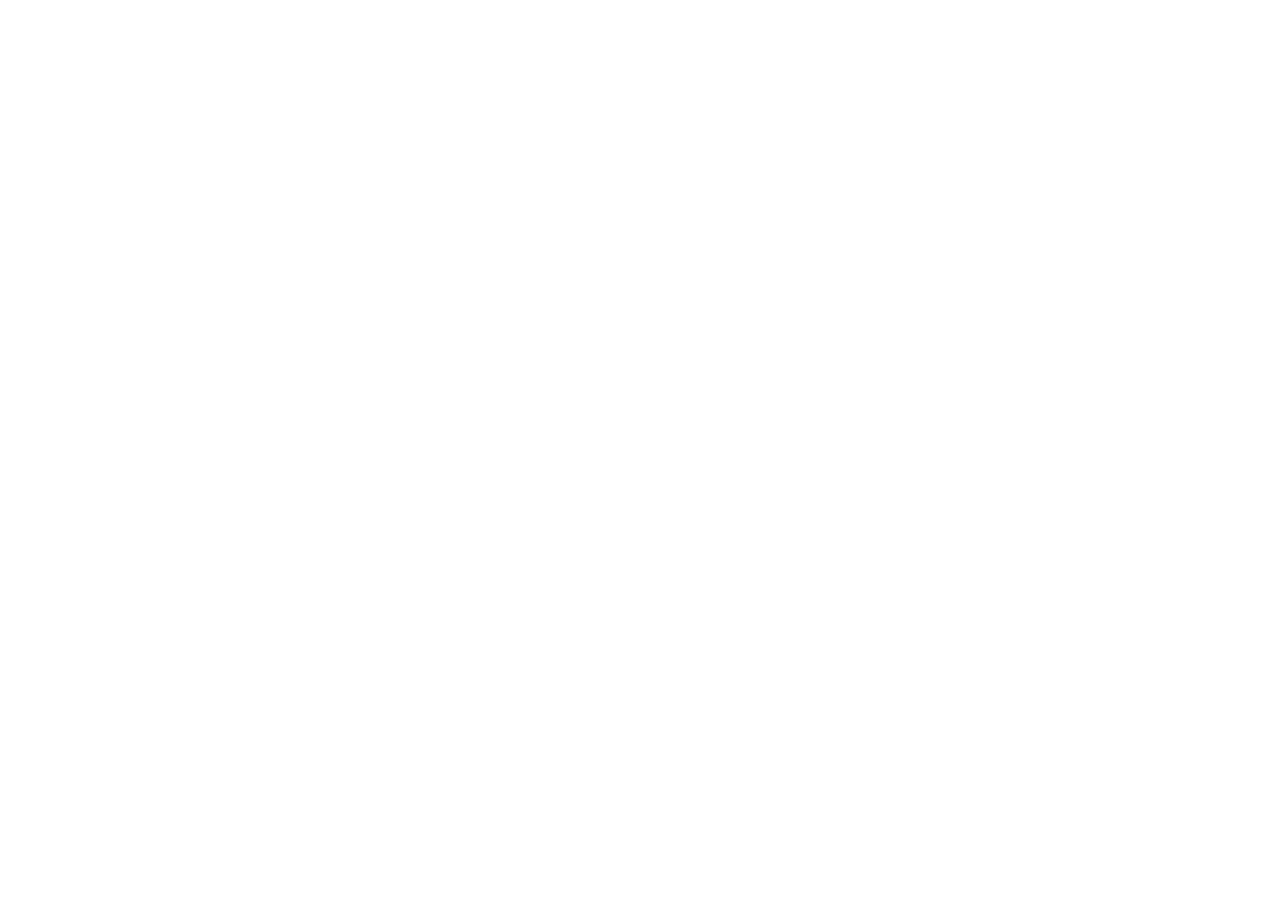
==== index.html @ 7321581c "сщздана базовая структура и файлы" ====
<!DOCTYPE html>
<html lang="ru">
<head>
	<meta charset="UTF-8">
	<meta http-equiv="X-UA-Compatible" content="IE=edge">
	<meta name="viewport" content="width=device-width, initial-scale=1.0">
	<title>Мебельная коллекция</title>
</head>
<body>
	
</body>
</html>
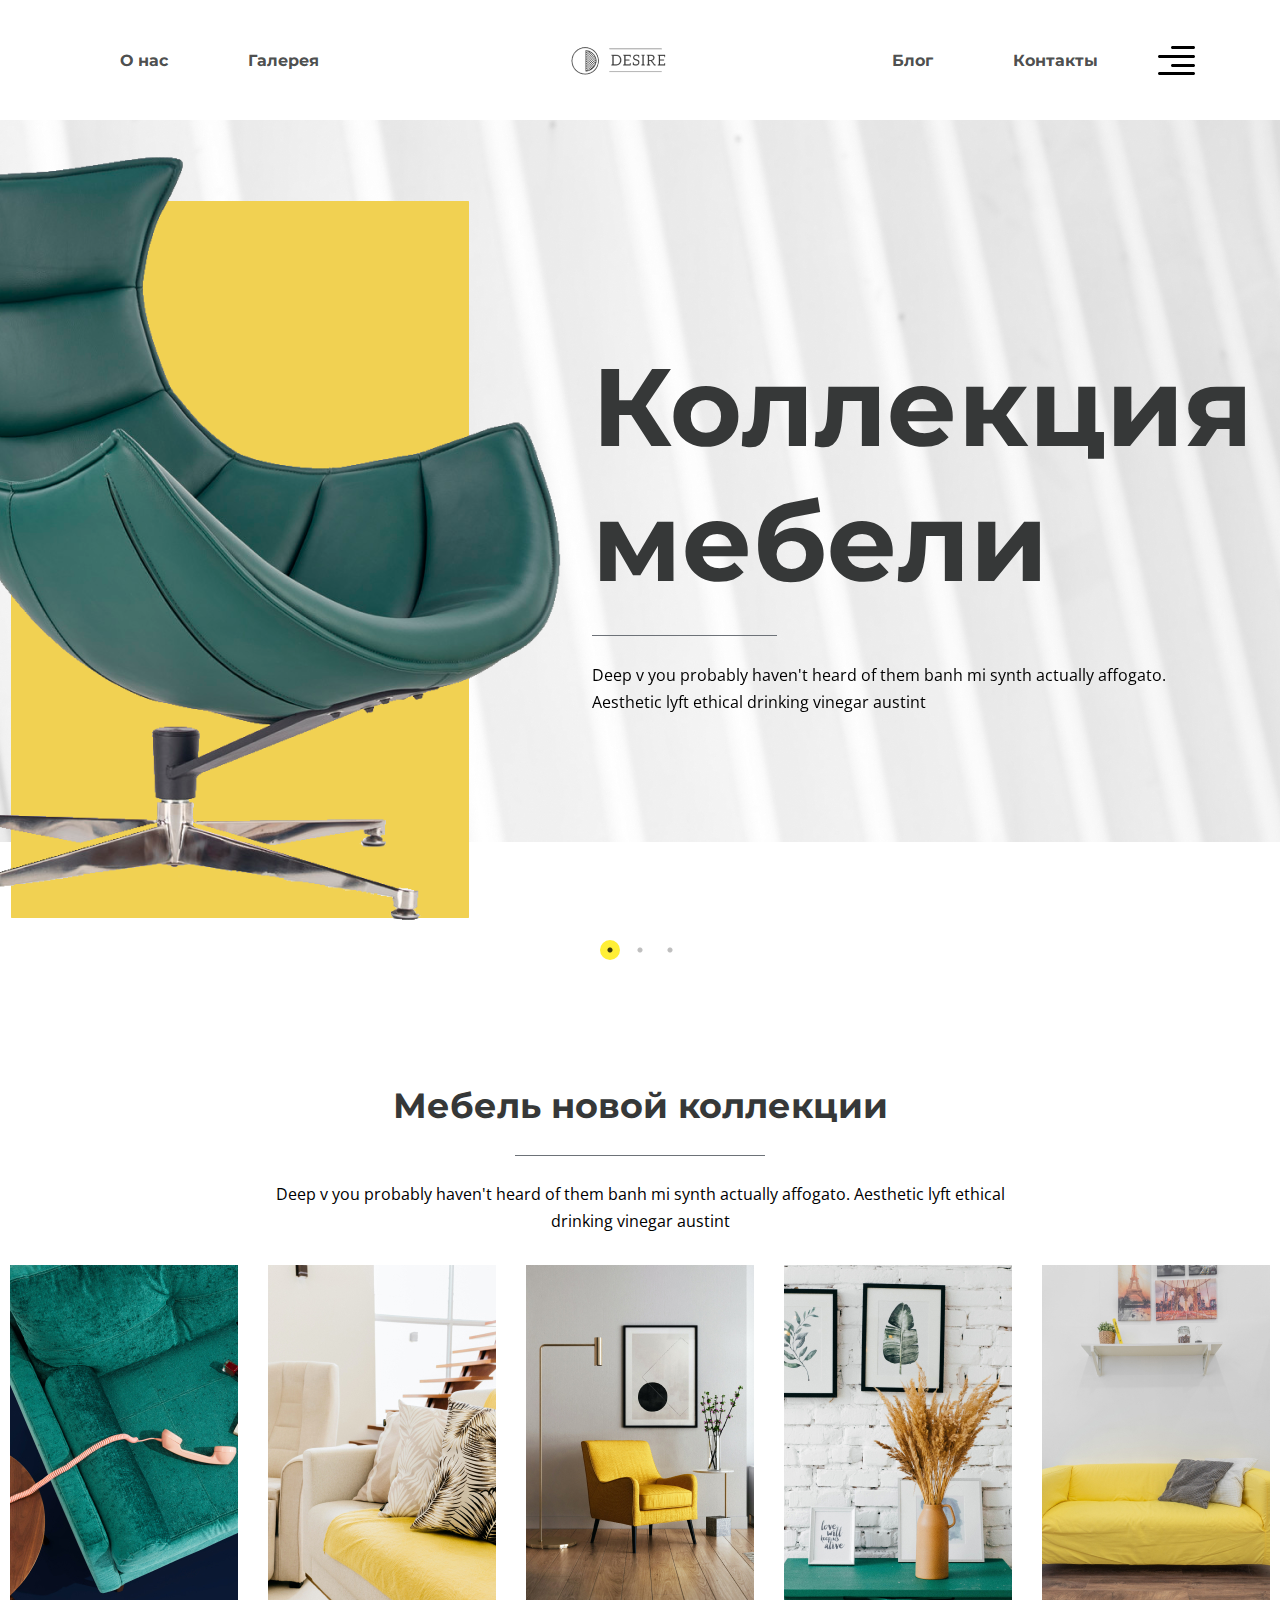
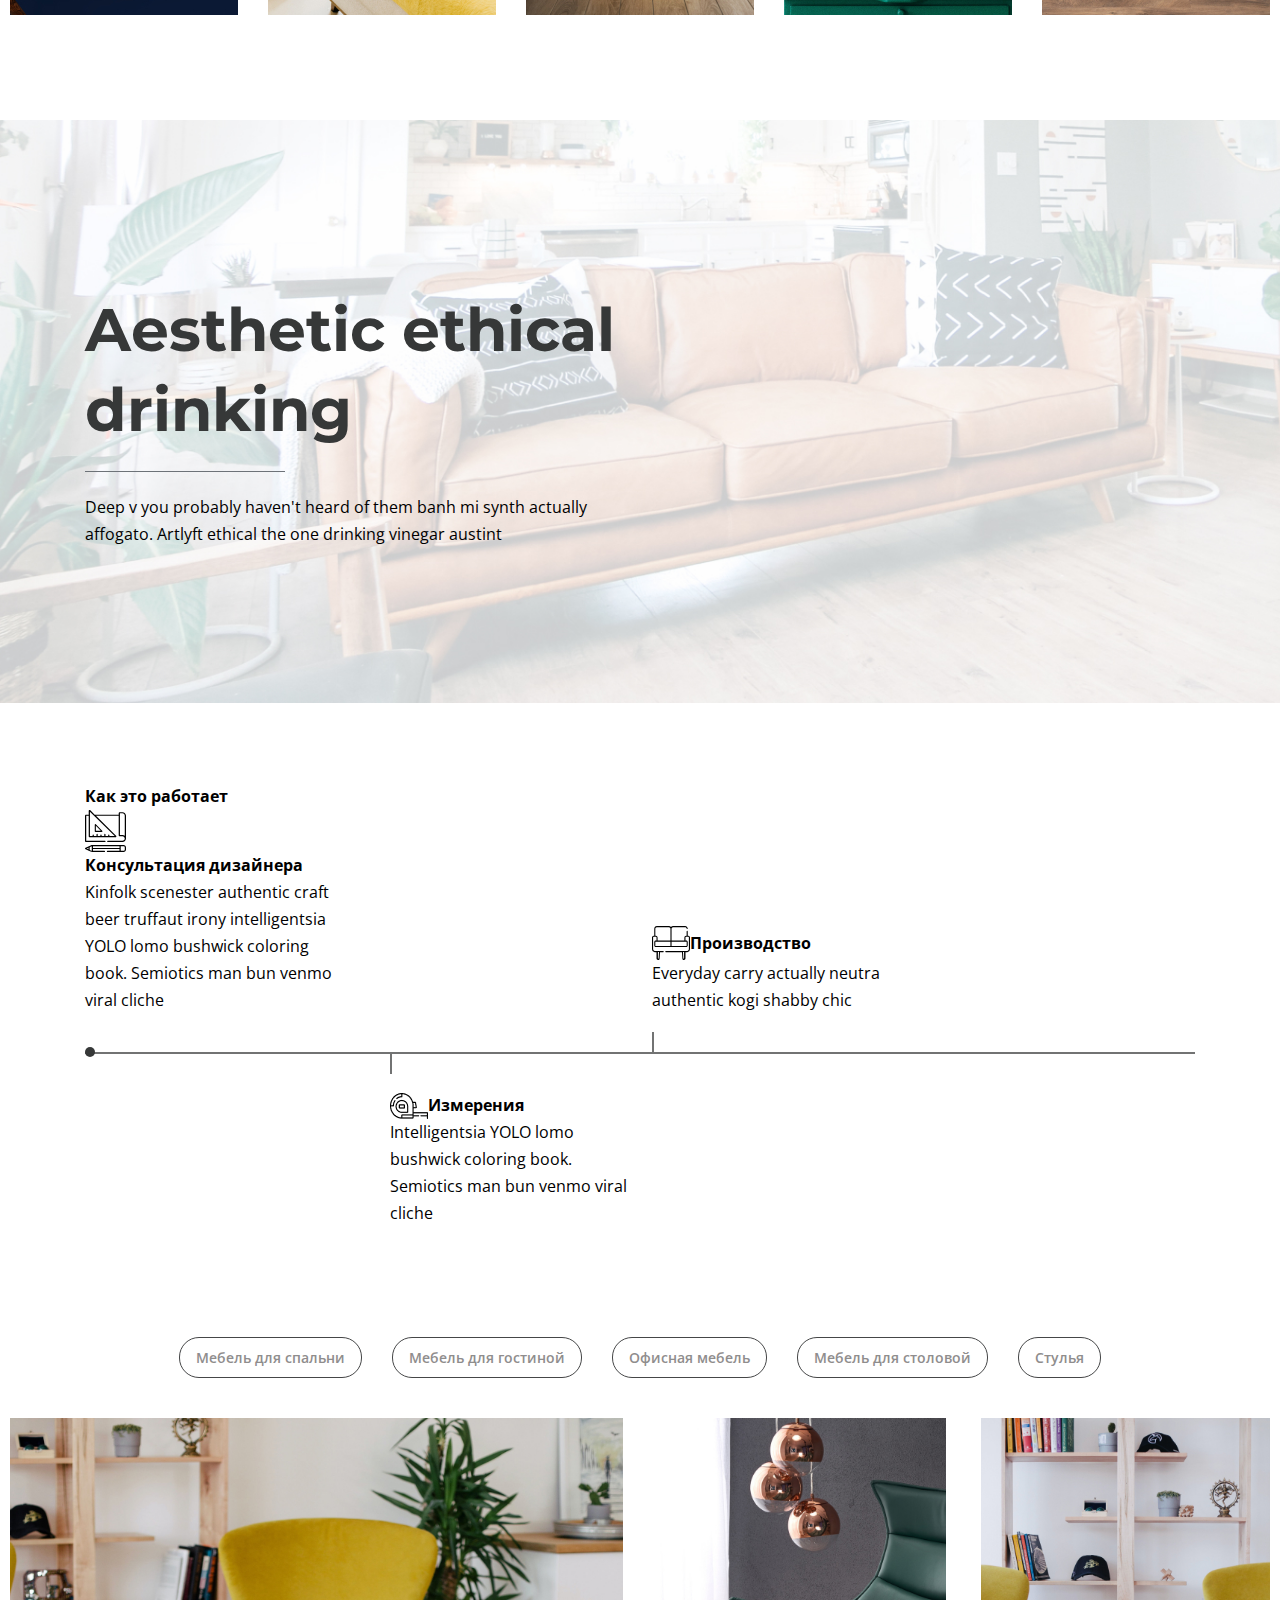
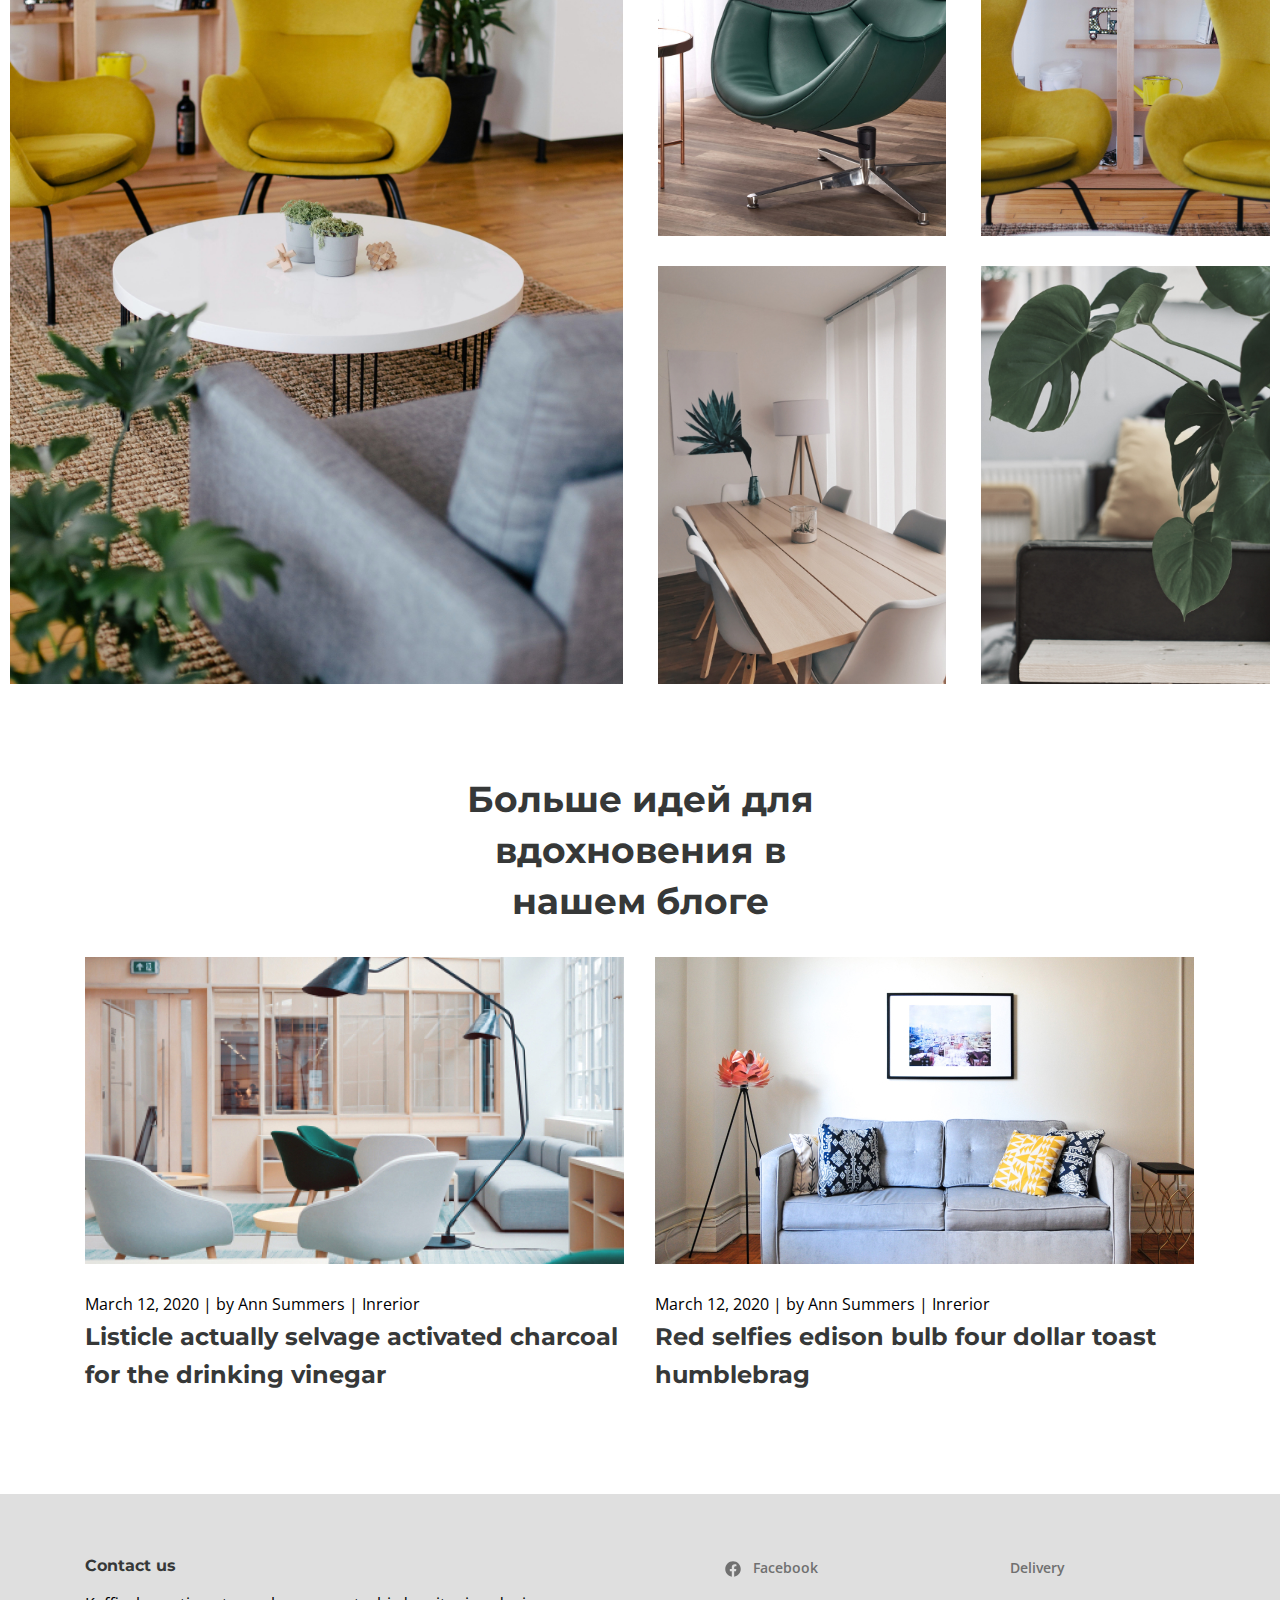
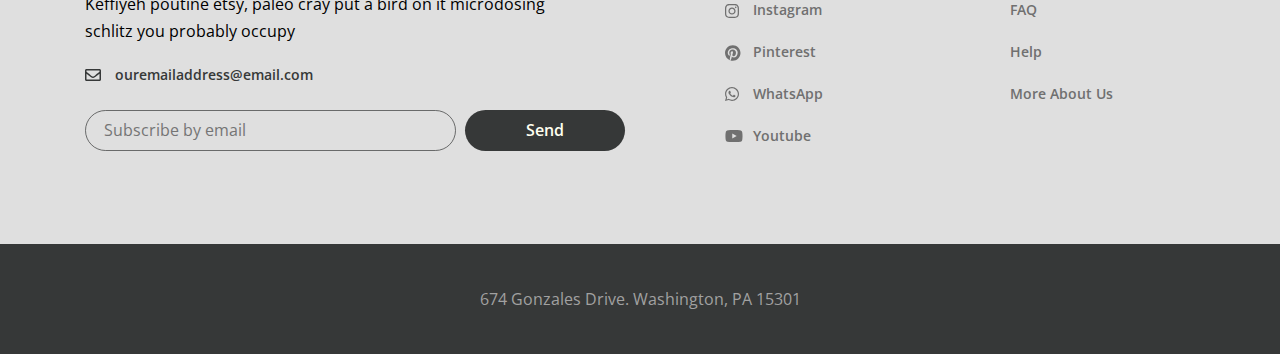
==== commit fe0b3ad5: "создана главная страница сайта без адаптива" ====
--- a/index.html
+++ b/index.html
@@ -1,12 +1,398 @@
 <!DOCTYPE html>
 <html lang="ru">
+
 <head>
 	<meta charset="UTF-8">
 	<meta http-equiv="X-UA-Compatible" content="IE=edge">
 	<meta name="viewport" content="width=device-width, initial-scale=1.0">
 	<title>Мебельная коллекция</title>
+	<link rel="preconnect" href="https://fonts.gstatic.com">
+	<link href="https://fonts.googleapis.com/css2?family=Montserrat:wght@700&family=Open+Sans&display=swap"
+		rel="stylesheet">
+	<link rel="stylesheet" href="css/style.css">
+	<link rel="stylesheet" href="libs/slick/slick.css">
+	<link rel="stylesheet" href="libs/slick/slick-theme.css">
 </head>
+
 <body>
-	
+	<div class="wrapper">
+		<!-- Шапка сайта -->
+		<header class="header">
+			<div class="container">
+				<div class="header__inner">
+					<nav class="menu">
+						<ul class="menu__list">
+							<li class="menu__list-item">
+								<a class="menu__list-link" href="#">О нас</a>
+							</li>
+							<li class="menu__list-item">
+								<a class="menu__list-link" href="#">Галерея</a>
+							</li>
+						</ul>
+					</nav>
+					<a class="logo" href="#">
+						<img src="images/logo.png" alt="">
+					</a>
+					<nav class="menu">
+						<ul class="menu__list">
+							<li class="menu__list-item">
+								<a class="menu__list-link" href="#">Блог</a>
+							</li>
+							<li class="menu__list-item">
+								<a class="menu__list-link" href="#">Контакты</a>
+							</li>
+						</ul>
+					</nav>
+					<button class="header__btn">
+						<img src="images/icon_menu.svg" alt="icon menu">
+					</button>
+					<div class="rightside-menu rightside-menu--close">
+						<!-- Боковое меню через бургер -->
+						<button class="rightside-menu__close">
+							<!-- Закрытие меню значок -->
+							<img src="images/close.svg" alt="">
+						</button>
+						<div class="rightside-menu__content">
+							<a class="rightside-menu__logo" href="#">
+								<img src="images/logo-big.png" alt="logo">
+							</a>
+							<h4 class="rightside-menu__title">
+								Мебель для жизни
+							</h4>
+							<p class="rightside-menu__text">
+								Sustainable hot chicken skateboard, dreamcatcher meggings actually squid. Slow-carb everyday
+								carry +1 art party
+								microdosing, put a bird on it brooklyn
+							</p>
+							<img class="rightside-menu__images" src="images/content/rigtside-img.jpg" alt="images">
+						</div>
+					</div>
+				</div>
+			</div>
+		</header>
+
+		<!-- Главная страница -->
+		<main class="main">
+			<!-- Первая секция -->
+			<section class="top">
+				<div class="top__inner">
+					<div class="top__slider">
+						<div class="top__slider-item">
+							<img class="top__slider-img" src="images/content/slider-img.png" alt="images">
+							<div class="top__slider-info">
+								<h2 class="top__slider-title">
+									Коллекция
+									мебели
+								</h2>
+								<p class="top__slider-text">
+									Deep v you probably haven't heard of them banh mi synth actually affogato. Aesthetic
+									lyft ethical drinking vinegar
+									austint
+								</p>
+							</div>
+						</div>
+						<div class="top__slider-item">
+							<img class="top__slider-img" src="images/content/slider-img.png" alt="images">
+							<div class="top__slider-info">
+								<h2 class="top__slider-title">
+									Коллекция
+									мебели
+								</h2>
+								<p class="top__slider-text">
+									Deep v you probably haven't heard of them banh mi synth actually affogato. Aesthetic
+									lyft ethical drinking vinegar
+									austint
+								</p>
+							</div>
+						</div>
+						<div class="top__slider-item">
+							<img class="top__slider-img" src="images/content/slider-img.png" alt="images">
+							<div class="top__slider-info">
+								<h2 class="top__slider-title">
+									Коллекция
+									мебели
+								</h2>
+								<p class="top__slider-text">
+									Deep v you probably haven't heard of them banh mi synth actually affogato. Aesthetic
+									lyft ethical drinking vinegar
+									austint
+								</p>
+							</div>
+						</div>
+					</div>
+				</div>
+			</section>
+
+			<!-- Вторая секция -->
+			<section class="new-collection">
+				<div class="container-fluid">
+					<h3 class="new-collection__title">
+						Мебель новой коллекции
+					</h3>
+					<p class="new-collection__text">
+						Deep v you probably haven't heard of them banh mi synth actually affogato.
+						Aesthetic lyft ethical drinking vinegar austint
+					</p>
+					<div class="collection">
+						<a class="collection__item" href="#">
+							<img class="collection__images " src="images/content/collection-1.jpg" alt="">
+							<div class="collection__info">
+								<h6 class="collection__info-item">
+									Truffaut literally trust
+								</h6>
+								<p class="collection__info-text">
+									Living room furntiture | Chair
+								</p>
+							</div>
+						</a>
+
+						<a class="collection__item" href="#">
+							<img class="collection__images " src="images/content/collection-2.jpg" alt="">
+							<div class="collection__info">
+								<h6 class="collection__info-item">
+									Truffaut literally trust
+								</h6>
+								<p class="collection__info-text">
+									Living room furntiture | Chair
+								</p>
+							</div>
+						</a>
+
+						<a class="collection__item" href="#">
+							<img class="collection__images " src="images/content/collection-3.jpg" alt="">
+							<div class="collection__info">
+								<h6 class="collection__info-item">
+									Truffaut literally trust
+								</h6>
+								<p class="collection__info-text">
+									Living room furntiture | Chair
+								</p>
+							</div>
+						</a>
+
+						<a class="collection__item" href="#">
+							<img class="collection__images " src="images/content/collection-4.jpg" alt="">
+							<div class="collection__info">
+								<h6 class="collection__info-item">
+									Truffaut literally trust
+								</h6>
+								<p class="collection__info-text">
+									Living room furntiture | Chair
+								</p>
+							</div>
+						</a>
+
+						<a class="collection__item" href="#">
+							<img class="collection__images " src="images/content/collection-5.jpg" alt="">
+							<div class="collection__info">
+								<h6 class="collection__info-item">
+									Truffaut literally trust
+								</h6>
+								<p class="collection__info-text">
+									Living room furntiture | Chair
+								</p>
+							</div>
+						</a>
+					</div>
+				</div>
+			</section>
+
+			<!-- Третья секция -->
+			<section class="decor">
+				<div class="container">
+					<h2 class="decor__title">
+						Aesthetic
+						ethical drinking
+					</h2>
+					<p class="decor__text">
+						Deep v you probably haven't heard of them banh mi synth actually affogato.
+						Artlyft ethical the one drinking vinegar austint
+					</p>
+				</div>
+			</section>
+
+			<!-- Четвертая секция -->
+			<section class="work-path">
+				<div class="container">
+					<h3>
+						Как это работает
+					</h3>
+					<div class="work-path__items">
+						<div class="work-path__items-box">
+							<div class="work-path__item work-path__item--consultation">
+								<img class="works-path__item-img" src="images/graphic-tool.svg" alt="icon">
+								<h6 class="works-path__item-title">Консультация дизайнера</h6>
+								<p class="works-path__item-text">
+									Kinfolk scenester authentic craft beer truffaut irony intelligentsia YOLO lomo bushwick
+									coloring book.
+									Semiotics man bun venmo viral cliche
+								</p>
+
+							</div>
+							<div class="work-path__item work-path__item--production">
+								<img class="works-path__item-img" src="images/sofa.svg" alt="icon">
+								<h6 class="works-path__item-title">Производство</h6>
+								<p class="works-path__item-text">
+									Everyday carry actually neutra authentic kogi shabby chic
+								</p>
+
+							</div>
+						</div>
+						<div class="work-path__item work-path__item--measurements">
+							<img class="works-path__item-img" src="images/measuring-tape.png" alt="icon">
+							<h6 class="works-path__item-title">Измерения</h6>
+							<p class="works-path__item-text">
+								Intelligentsia YOLO lomo bushwick coloring book. Semiotics man bun venmo viral cliche
+							</p>
+						</div>
+					</div>
+				</div>
+			</section>
+
+			<!-- Галерея -->
+			<div class="gallery">
+				<div class="container-fluid">
+					<div class="gallery__buttons">
+						<button class="gallery__btn">Мебель для спальни</button>
+						<button class="gallery__btn">Мебель для гостиной</button>
+						<button class="gallery__btn">Офисная мебель</button>
+						<button class="gallery__btn">Мебель для столовой</button>
+						<button class="gallery__btn">Стулья</button>
+					</div>
+					<div class="gallery__inner">
+						<div class="gallery__items">
+							<a class="gallery__item" href="#">
+								<img src="images/gallery/1.jpg" alt="images">
+							</a>
+							<a class="gallery__item" href="#">
+								<img src="images/gallery/2.jpg" alt="images">
+							</a>
+							<a class="gallery__item" href="#">
+								<img src="images/gallery/3.jpg" alt="images">
+							</a>
+							<a class="gallery__item" href="#">
+								<img src="images/gallery/4.jpg" alt="images">
+							</a>
+							<a class="gallery__item" href="#">
+								<img src="images/gallery/5.jpg" alt="images">
+							</a>
+						</div>
+					</div>
+
+				</div>
+			</div>
+
+			<!-- Секция блог -->
+			<section class="blog-box">
+				<div class="container">
+					<h3 class="blog-box__title">
+						Больше идей для вдохновения в нашем блоге
+					</h3>
+					<div class="blog-box__items">
+						<div class="blog-box__item">
+							<a class="blog-box__img-link" href="#">
+								<img class="blog-box__img" src="images/blog/1.jpg" alt="images">
+							</a>
+							<div class="blog-box__links"></span>
+								<span class="blog-box__date">March 12, 2020 |</span>
+									<a class="blog-box__autor" href="#">by Ann Summers |</a>
+									<a class="blog-box__theme" href="#">Inrerior</a>
+							</div>
+							<a class="blog-box__item-titlelink" href="#"></a>
+							<h4 class="blog-box__item-title">
+								Listicle actually selvage activated charcoal for the drinking vinegar</h4>
+						</div>
+						<div class="blog-box__item">
+							<a class="blog-box__img-link" href="#">
+								<img class="blog-box__img" src="images/blog/2.jpg" alt="images">
+							</a>
+							<div class="blog-box__links">
+								<span class="blog-box__date">March 12, 2020 |</span>
+									<a class="blog-box__autor" href="#">by Ann Summers |</a>
+									<a class="blog-box__theme" href="#">Inrerior</a>
+							</div>
+							<a class="blog-box__item-titlelink" href="#"></a>
+							<h4 class="blog-box__item-title">
+								Red selfies edison bulb four dollar toast humblebrag</h4>
+						</div>
+						
+					</div>
+				</div>
+			</section>
+		</main>
+
+
+		<!-- Подвал сайта -->
+		<footer class="footer">
+			<div class="footer__content">
+				<div class="container">
+					<div class="footer__inner">
+						<div class="footer__info">
+							<h6 class="footer__info-title">
+								Contact us
+							</h6>
+							<p class="footer__info-text">
+								Keffiyeh poutine etsy, paleo cray put a bird on it microdosing schlitz you probably occupy
+							</p>
+							<a class="footer__info-email" href="mailto:ouremailaddress@email.com">
+								ouremailaddress@email.com
+							</a>
+							<form class="footer__form">
+								<!-- Форма заявки -->
+								<input class="footer__form-input" type="email" placeholder="Subscribe by email">
+								<button class="footer__form-button" type="submit">Send</button>
+							</form>
+						</div>
+						<ul class="footer__social">
+							<li class="footer__social-item">
+								<a class="footer__social-link footer__social-link--facebook" href="#">Facebook</a>
+								<!-- footer__social-link--facebook модификатор-->
+							</li>
+							<li class="footer__social-item">
+								<a class="footer__social-link footer__social-link--instagram" href="#">Instagram</a>
+							</li>
+							<li class="footer__social-item">
+								<a class="footer__social-link footer__social-link--pinterest" href="#">Pinterest</a>
+							</li>
+							<li class="footer__social-item">
+								<a class="footer__social-link footer__social-link--whatsapp" href="#">WhatsApp</a>
+							</li>
+							<li class="footer__social-item">
+								<a class="footer__social-link footer__social-link--youtube" href="#">Youtube</a>
+							</li>
+						</ul>
+						<nav class="footer__menu">
+							<ul class="footer__menu-list">
+								<li class="footer__menu-item">
+									<a class="footer__menu-link" href="#">Delivery</a>
+								</li>
+								<li class="footer__menu-item">
+									<a class="footer__menu-link" href="#">FAQ</a>
+								</li>
+								<li class="footer__menu-item">
+									<a class="footer__menu-link" href="#">Help</a>
+								</li>
+								<li class="footer__menu-item">
+									<a class="footer__menu-link" href="#">More About Us</a>
+								</li>
+							</ul>
+						</nav>
+					</div>
+				</div>
+			</div>
+			<div class="footer__copyright">
+				<div class="container">
+					<p>674 Gonzales Drive. Washington, PA 15301</p>
+				</div>
+			</div>
+		</footer>
+	</div>
+
+
+
+	<script src="libs/jQuery/jquery-3.6.0.min.js"></script>
+	<script src="js/script.js"></script>
+	<script src="libs/slick/slick.min.js"></script>
 </body>
+
 </html>--- a/css/style.css
+++ b/css/style.css
@@ -0,0 +1,834 @@
+@charset "UTF-8";
+.menu__list-link, .footer__info-title, .rightside-menu__title, .top__slider-title, .new-collection__title, .collection__info-title, .decor__title, .work-path__title, .work-path__item--measurements__item-title, .blog-box__title, .blog-box__item-title {
+  font-family: 'Montserrat', sans-serif;
+  font-weight: 700;
+}
+
+html {
+  -webkit-box-sizing: border-box;
+          box-sizing: border-box;
+}
+
+*,
+*::after,
+*::before {
+  -webkit-box-sizing: inherit;
+          box-sizing: inherit;
+}
+
+ul[class],
+ol[class] {
+  padding: 0;
+}
+
+body,
+h1,
+h2,
+h3,
+h4,
+h5,
+h6,
+p,
+ul,
+ol,
+li,
+figure,
+figcaption,
+blockquote,
+dl,
+dd {
+  margin: 0;
+  font-size: inherit;
+  /* Размер шрифта наследуется от родителя */
+}
+
+ul[class] {
+  list-style: none;
+}
+
+img {
+  max-width: 100%;
+  display: block;
+}
+
+input,
+button,
+textarea,
+select {
+  font: inherit;
+}
+
+a {
+  text-decoration: none;
+}
+
+html,
+body {
+  height: 100%;
+}
+
+body {
+  font-family: 'Open Sans', sans-serif;
+  font-weight: 400;
+  font-size: 16px;
+  line-height: 27px;
+  color: body default;
+  overflow-x: hidden;
+  min-width: 320px;
+}
+
+.wrapper {
+  display: -webkit-box;
+  display: -ms-flexbox;
+  display: flex;
+  -webkit-box-orient: vertical;
+  -webkit-box-direction: normal;
+      -ms-flex-direction: column;
+          flex-direction: column;
+  min-height: 100%;
+}
+
+.main {
+  -webkit-box-flex: 1;
+      -ms-flex: 1 0 auto;
+          flex: 1 0 auto;
+}
+
+.footer {
+  -webkit-box-flex: 0;
+      -ms-flex: 0 0 auto;
+          flex: 0 0 auto;
+}
+
+.container {
+  max-width: 1140px;
+  margin: 0 auto;
+  padding: 0 15px;
+}
+
+.container-fluid {
+  max-width: 1920px;
+  margin: 0 auto;
+  padding: 0 10px;
+}
+
+.slick-dots {
+  /* общие стили для переключения слайдера */
+  display: -webkit-box;
+  display: -ms-flexbox;
+  display: flex;
+  -webkit-box-pack: center;
+      -ms-flex-pack: center;
+          justify-content: center;
+  -webkit-box-align: center;
+      -ms-flex-align: center;
+          align-items: center;
+}
+
+.slick-dots li {
+  margin: 0 15px;
+}
+
+.slick-dots button {
+  background-color: #363838;
+  border: none;
+  width: 8px;
+  height: 8px;
+  border-radius: 50%;
+  padding: 0;
+  font-size: 0;
+}
+
+.slick-dots li.slick-active button {
+  background-color: #FFEF35;
+}
+
+/* Стили шапки сайта */
+.header__inner {
+  display: -webkit-box;
+  display: -ms-flexbox;
+  display: flex;
+  -webkit-box-pack: justify;
+      -ms-flex-pack: justify;
+          justify-content: space-between;
+  -webkit-box-align: center;
+      -ms-flex-align: center;
+          align-items: center;
+  height: 120px;
+}
+
+.header__btn {
+  background-color: transparent;
+  border: none;
+  padding: 0;
+  cursor: pointer;
+}
+
+.logo {
+  margin: 0 auto;
+}
+
+.menu {
+  padding-right: 15px;
+}
+
+.menu__list {
+  display: -webkit-box;
+  display: -ms-flexbox;
+  display: flex;
+}
+
+.menu__list-item {
+  padding-left: 35px;
+  padding-right: 45px;
+}
+
+.menu__list-link {
+  color: rgba(54, 56, 56, 0.9);
+  line-height: 22px;
+}
+
+/* Стили Footer */
+.footer__content {
+  background: #DFDFDF;
+  padding: 60px 0 80px;
+}
+
+.footer__inner {
+  display: -webkit-box;
+  display: -ms-flexbox;
+  display: flex;
+  -webkit-box-pack: justify;
+      -ms-flex-pack: justify;
+          justify-content: space-between;
+}
+
+.footer__info {
+  width: 540px;
+}
+
+.footer__info-title {
+  color: #363838;
+  margin-bottom: 14px;
+  line-height: 23px;
+}
+
+.footer__info-text {
+  margin-bottom: 16px;
+  max-width: 475px;
+}
+
+.footer__info-email {
+  font-weight: 600;
+  font-size: 14px;
+  color: #363838;
+  margin-bottom: 22px;
+  padding-left: 30px;
+  display: inline-block;
+  position: relative;
+}
+
+.footer__info-email::before {
+  content: '';
+  background-image: url(../images/envelope.svg);
+  position: absolute;
+  top: 8px;
+  left: 0;
+  width: 16px;
+  height: 12px;
+}
+
+.footer__form {
+  display: -webkit-box;
+  display: -ms-flexbox;
+  display: flex;
+}
+
+.footer__form-input {
+  /* Стили формы */
+  padding: 6px 10px 6px 18px;
+  border-radius: 21px;
+  background-color: transparent;
+  border: 1px solid rgba(54, 56, 56, 0.7);
+  width: 100%;
+}
+
+.footer__form-input::-webkit-input-placeholder {
+  font-family: 'Open Sans', sans-serif;
+  font-weight: 400;
+  font-size: 16px;
+  line-height: 27px;
+  color: a1a1a1;
+}
+
+.footer__form-input:-ms-input-placeholder {
+  font-family: 'Open Sans', sans-serif;
+  font-weight: 400;
+  font-size: 16px;
+  line-height: 27px;
+  color: a1a1a1;
+}
+
+.footer__form-input::-ms-input-placeholder {
+  font-family: 'Open Sans', sans-serif;
+  font-weight: 400;
+  font-size: 16px;
+  line-height: 27px;
+  color: a1a1a1;
+}
+
+.footer__form-input::placeholder {
+  font-family: 'Open Sans', sans-serif;
+  font-weight: 400;
+  font-size: 16px;
+  line-height: 27px;
+  color: a1a1a1;
+}
+
+.footer__form-button {
+  /* Стили кнопки отправка формы */
+  background-color: #363838;
+  border: none;
+  color: #fffff0;
+  border-radius: 21px;
+  font-weight: 600;
+  padding: 6px 12px;
+  min-width: 160px;
+  margin-left: 9px;
+  cursor: pointer;
+}
+
+.footer__social {
+  width: 125px;
+  margin-right: auto;
+  margin-left: 100px;
+}
+
+.footer__social-link {
+  padding-left: 28px;
+  position: relative;
+}
+
+.footer__social-link::before {
+  content: '';
+  position: absolute;
+  top: 3px;
+  left: 0;
+  width: 16px;
+  height: 16px;
+}
+
+.footer__social-link--facebook::before {
+  background-image: url(../images/facebook.svg);
+}
+
+.footer__social-link--instagram::before {
+  background-image: url(../images/instagram.svg);
+  width: 14px;
+  height: 14px;
+  top: 4px;
+}
+
+.footer__social-link--pinterest::before {
+  background-image: url(../images/pinterest.svg);
+}
+
+.footer__social-link--whatsapp::before {
+  background-image: url(../images/whatsapp.svg);
+  width: 14px;
+  height: 14px;
+}
+
+.footer__social-link--youtube::before {
+  background-image: url(../images/youtube.svg);
+  width: 18px;
+  height: 12px;
+  top: 4px;
+}
+
+.footer__social-item, .footer__menu-item {
+  margin-bottom: 15px;
+  font-weight: 600;
+  font-size: 14px;
+  color: #707070;
+}
+
+.footer__social-link, .footer__menu-link {
+  color: #707070;
+}
+
+.footer__menu {
+  margin-right: 60px;
+  width: 125px;
+}
+
+.footer__copyright {
+  background-color: #363838;
+  color: #a1a1a1;
+  text-align: center;
+  padding: 42px 0 41px;
+}
+
+/* Стили бокового меню rightside-menu */
+.rightside-menu {
+  position: absolute;
+  right: 0;
+  top: 0;
+  bottom: 0;
+  max-width: 694px;
+  width: 100%;
+  background-color: #ffff;
+  padding-top: 40px;
+  -webkit-box-shadow: -2px 3px 17px 0px #000;
+          box-shadow: -2px 3px 17px 0px #000;
+  -webkit-transition: all .5s;
+  transition: all .5s;
+}
+
+.rightside-menu.rightside-menu--close {
+  -webkit-transform: translateX(500%);
+          transform: translateX(500%);
+}
+
+.rightside-menu__close {
+  background-color: transparent;
+  border: none;
+  padding: 0;
+  cursor: pointer;
+  margin-left: 50px;
+  margin-bottom: 60px;
+}
+
+.rightside-menu__content {
+  text-align: center;
+  max-width: 485px;
+  margin: 0 auto;
+}
+
+.rightside-menu__logo {
+  margin-bottom: 40px;
+  display: inline-block;
+}
+
+.rightside-menu__title {
+  color: #363838;
+  font-size: 36px;
+  line-height: 51px;
+  position: relative;
+  margin-bottom: 17px;
+  padding-bottom: 17px;
+}
+
+.rightside-menu__title::after {
+  content: '';
+  position: absolute;
+  bottom: 0;
+  left: 0;
+  right: 0;
+  max-width: 252px;
+  margin: 0 auto;
+  height: 1px;
+  background: #6D7278;
+}
+
+.rightside-menu__text {
+  margin-bottom: 75px;
+}
+
+.rightside-menu__images {
+  max-width: 485px;
+}
+
+/* Стили 1 скции слайдер */
+.top__inner {
+  padding-bottom: 70px;
+  position: relative;
+}
+
+.top__inner::after {
+  content: '';
+  background-image: url(../images/slider-bg.jpg);
+  position: absolute;
+  width: 100%;
+  height: 722px;
+  top: 0;
+  z-index: -1;
+}
+
+.top__slider-item {
+  display: -webkit-box !important;
+  display: -ms-flexbox !important;
+  display: flex !important;
+  /* Максимальный приоритет */
+  -webkit-box-pack: center;
+      -ms-flex-pack: center;
+          justify-content: center;
+  -webkit-box-align: center;
+      -ms-flex-align: center;
+          align-items: center;
+}
+
+.top__slider-img {
+  margin-left: -14%;
+  max-width: 703px;
+  height: 815px;
+  -o-object-fit: cover;
+     object-fit: cover;
+}
+
+.top__slider-info {
+  max-width: 645px;
+  margin-left: 25px;
+}
+
+.top__slider-title {
+  color: #363838;
+  font-size: 110px;
+  line-height: 135px;
+  padding-bottom: 26px;
+  margin-bottom: 26px;
+  position: relative;
+}
+
+.top__slider-title::after {
+  content: '';
+  position: absolute;
+  left: 0;
+  bottom: 0;
+  width: 185px;
+  height: 1px;
+  background: #6D7278;
+}
+
+.top__slider-text {
+  max-width: 585px;
+}
+
+/* Стили 2 скции new-collection */
+.new-collection {
+  text-align: center;
+  padding: 45px 0 105px;
+}
+
+.new-collection__title {
+  color: #363838;
+  font-size: 35px;
+  line-height: 51px;
+  padding-bottom: 25px;
+  margin-bottom: 25px;
+  position: relative;
+}
+
+.new-collection__title::after {
+  content: '';
+  position: absolute;
+  width: 250px;
+  height: 1px;
+  bottom: 0;
+  left: 0;
+  right: 0;
+  margin: 0 auto;
+  background: #6D7278;
+}
+
+.new-collection__text {
+  max-width: 730px;
+  margin: 0 auto 30px;
+}
+
+.collection {
+  /* Стили для грида с изобаражениями */
+  display: -ms-grid;
+  display: grid;
+  -ms-grid-columns: (1fr)[5];
+      grid-template-columns: repeat(5, 1fr);
+  grid-gap: 30px;
+}
+
+.collection__item {
+  position: relative;
+}
+
+.collection__item:hover {
+  /* Принаведении на блок активна ссылка и затемнение */
+}
+
+.collection__item:hover .collection__info {
+  opacity: 1;
+  -webkit-transition: all .5s;
+  transition: all .5s;
+  /* Задержка при наведении */
+}
+
+.collection__images {
+  min-height: 350px;
+  -o-object-fit: cover;
+     object-fit: cover;
+  /* Точное вписание изображения в квадрат */
+}
+
+.collection__info {
+  position: absolute;
+  top: 0;
+  left: 0;
+  right: 0;
+  bottom: 0;
+  background-color: rgba(255, 255, 255, 0.7);
+  padding: 10px;
+  display: -webkit-box;
+  display: -ms-flexbox;
+  display: flex;
+  -webkit-box-orient: vertical;
+  -webkit-box-direction: normal;
+      -ms-flex-direction: column;
+          flex-direction: column;
+  -webkit-box-align: center;
+      -ms-flex-align: center;
+          align-items: center;
+  -webkit-box-pack: center;
+      -ms-flex-pack: center;
+          justify-content: center;
+  opacity: 0;
+  /* Затемнение бока */
+}
+
+.collection__info-title {
+  font-size: 20px;
+  line-height: 25px;
+  color: #363838;
+  padding-bottom: 19px;
+  margin-bottom: 19px;
+  position: relative;
+}
+
+.collection__info-title::after {
+  content: '';
+  bottom: 0;
+  position: absolute;
+  height: 1px;
+  background-color: #6D7278;
+  width: 80%;
+  margin: 0 auto;
+  left: 0;
+  right: 0;
+}
+
+.collection__info-text {
+  font-weight: 600;
+  font-size: 14px;
+  color: #707070;
+}
+
+/* Стили 3 секции decor */
+.decor {
+  padding: 170px 0 155px;
+  background-image: url(../images/decor-bg.jpg);
+  background-size: cover;
+  background-repeat: no-repeat;
+}
+
+.decor__title {
+  max-width: 730px;
+  color: #363838;
+  font-size: 60px;
+  line-height: 80px;
+  padding-bottom: 22px;
+  margin-bottom: 22px;
+  position: relative;
+}
+
+.decor__title::after {
+  content: '';
+  position: absolute;
+  left: 0;
+  width: 200px;
+  height: 1px;
+  bottom: 0;
+  background-color: #6D7278;
+}
+
+.decor__text {
+  width: 540px;
+}
+
+/* Стили 4 секция work-path */
+.work-path {
+  padding: 80px 0 30px;
+}
+
+.work-path__title {
+  text-align: center;
+  color: #363838;
+  margin-bottom: 40px;
+  font-size: 36px;
+  line-height: 51px;
+}
+
+.work-path__items-box {
+  display: -webkit-box;
+  display: -ms-flexbox;
+  display: flex;
+  -webkit-box-align: end;
+      -ms-flex-align: end;
+          align-items: flex-end;
+  border-bottom: 2px solid rgba(54, 56, 56, 0.7);
+  position: relative;
+}
+
+.work-path__items-box::after {
+  content: '';
+  position: absolute;
+  bottom: -5px;
+  left: 0;
+  width: 10px;
+  height: 10px;
+  border-radius: 50%;
+  background-color: #363838;
+}
+
+.work-path__item {
+  width: 250px;
+  display: -webkit-box;
+  display: -ms-flexbox;
+  display: flex;
+  -ms-flex-wrap: wrap;
+      flex-wrap: wrap;
+  -webkit-box-align: center;
+      -ms-flex-align: center;
+          align-items: center;
+  position: relative;
+  height: 100%;
+}
+
+.work-path__item--production {
+  margin-left: 317px;
+}
+
+.work-path__item--production::after {
+  content: '';
+  position: absolute;
+  bottom: 0;
+  left: 0;
+  height: 20px;
+  width: 2px;
+  background-color: rgba(54, 56, 56, 0.7);
+}
+
+.work-path__item--production, .work-path__item--consultation {
+  padding-bottom: 38px;
+}
+
+.work-path__item--measurements {
+  padding-top: 38px;
+  margin-left: 305px;
+}
+
+.work-path__item--measurements::after {
+  content: '';
+  position: absolute;
+  top: 0;
+  left: 0;
+  height: 20px;
+  width: 2px;
+  background-color: rgba(54, 56, 56, 0.7);
+}
+
+.work-path__item--measurements__item-title {
+  margin-left: 13px;
+  color: #363838;
+}
+
+.work-path__item--measurements__item-text {
+  margin-top: 13px;
+}
+
+/* Стили блока галерея */
+.gallery {
+  padding: 80px 0 90px;
+}
+
+.gallery__buttons {
+  text-align: center;
+  margin-bottom: 40px;
+}
+
+.gallery__btn {
+  margin: 0 13px;
+  background-color: transparent;
+  border: 1px solid #454647;
+  border-radius: 20px;
+  padding: 6px 16px;
+  color: #8F8D8D;
+  font-size: 14px;
+  font-weight: 600;
+  cursor: pointer;
+}
+
+.gallery__items {
+  display: -ms-grid;
+  display: grid;
+  -ms-grid-columns: (1fr)[4];
+      grid-template-columns: repeat(4, 1fr);
+  -ms-grid-rows: (1fr)[2];
+      grid-template-rows: repeat(2, 1fr);
+  grid-gap: 30px 35px;
+}
+
+.gallery__item:first-child {
+  grid-column: span 2;
+  grid-row: span 2;
+}
+
+.gallery__item img {
+  -o-object-fit: cover;
+     object-fit: cover;
+  width: 100%;
+  max-height: 1150px;
+  height: 100%;
+}
+
+/* Стили для блога */
+.blog-box {
+  padding-bottom: 100px;
+}
+
+.blog-box__title {
+  color: #363838;
+  font-size: 36px;
+  line-height: 51px;
+  margin-bottom: 30px;
+  text-align: center;
+  margin: 0 auto 30px;
+  max-width: 430px;
+}
+
+.blog-box__items {
+  display: -ms-grid;
+  display: grid;
+  -ms-grid-columns: 1fr 1fr;
+      grid-template-columns: 1fr 1fr;
+  grid-gap: 30px;
+}
+
+.blog-box__img-link {
+  margin-bottom: 19px;
+  display: inline-block;
+}
+
+.blog-box__link {
+  margin-bottom: 9px;
+  font-size: 14px;
+  font-weight: 600;
+  color: #707070;
+}
+
+.blog-box__date, .blog-box__autor, .blog-box__theme {
+  color: inherit;
+}
+
+.blog-box__item-title {
+  color: #363838;
+  font-size: 24px;
+  line-height: 38px;
+}
+/*# sourceMappingURL=style.css.map */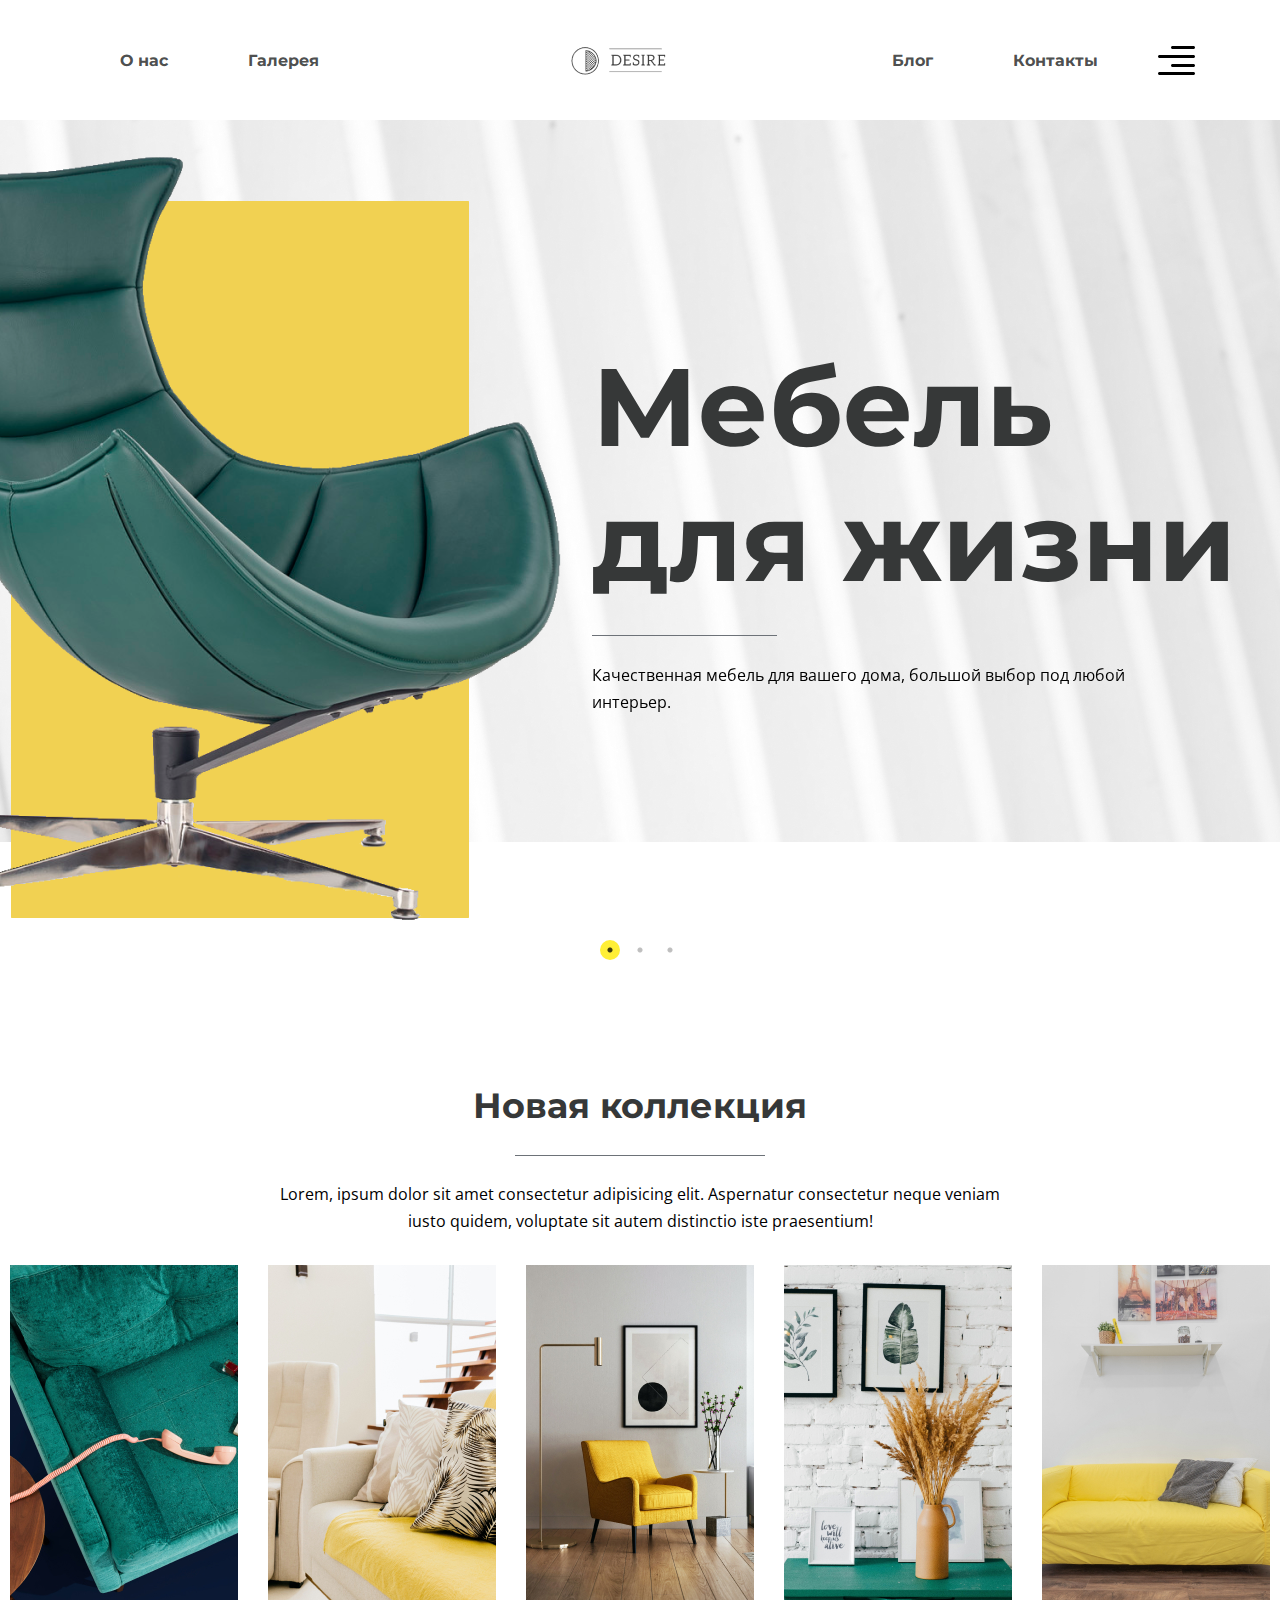
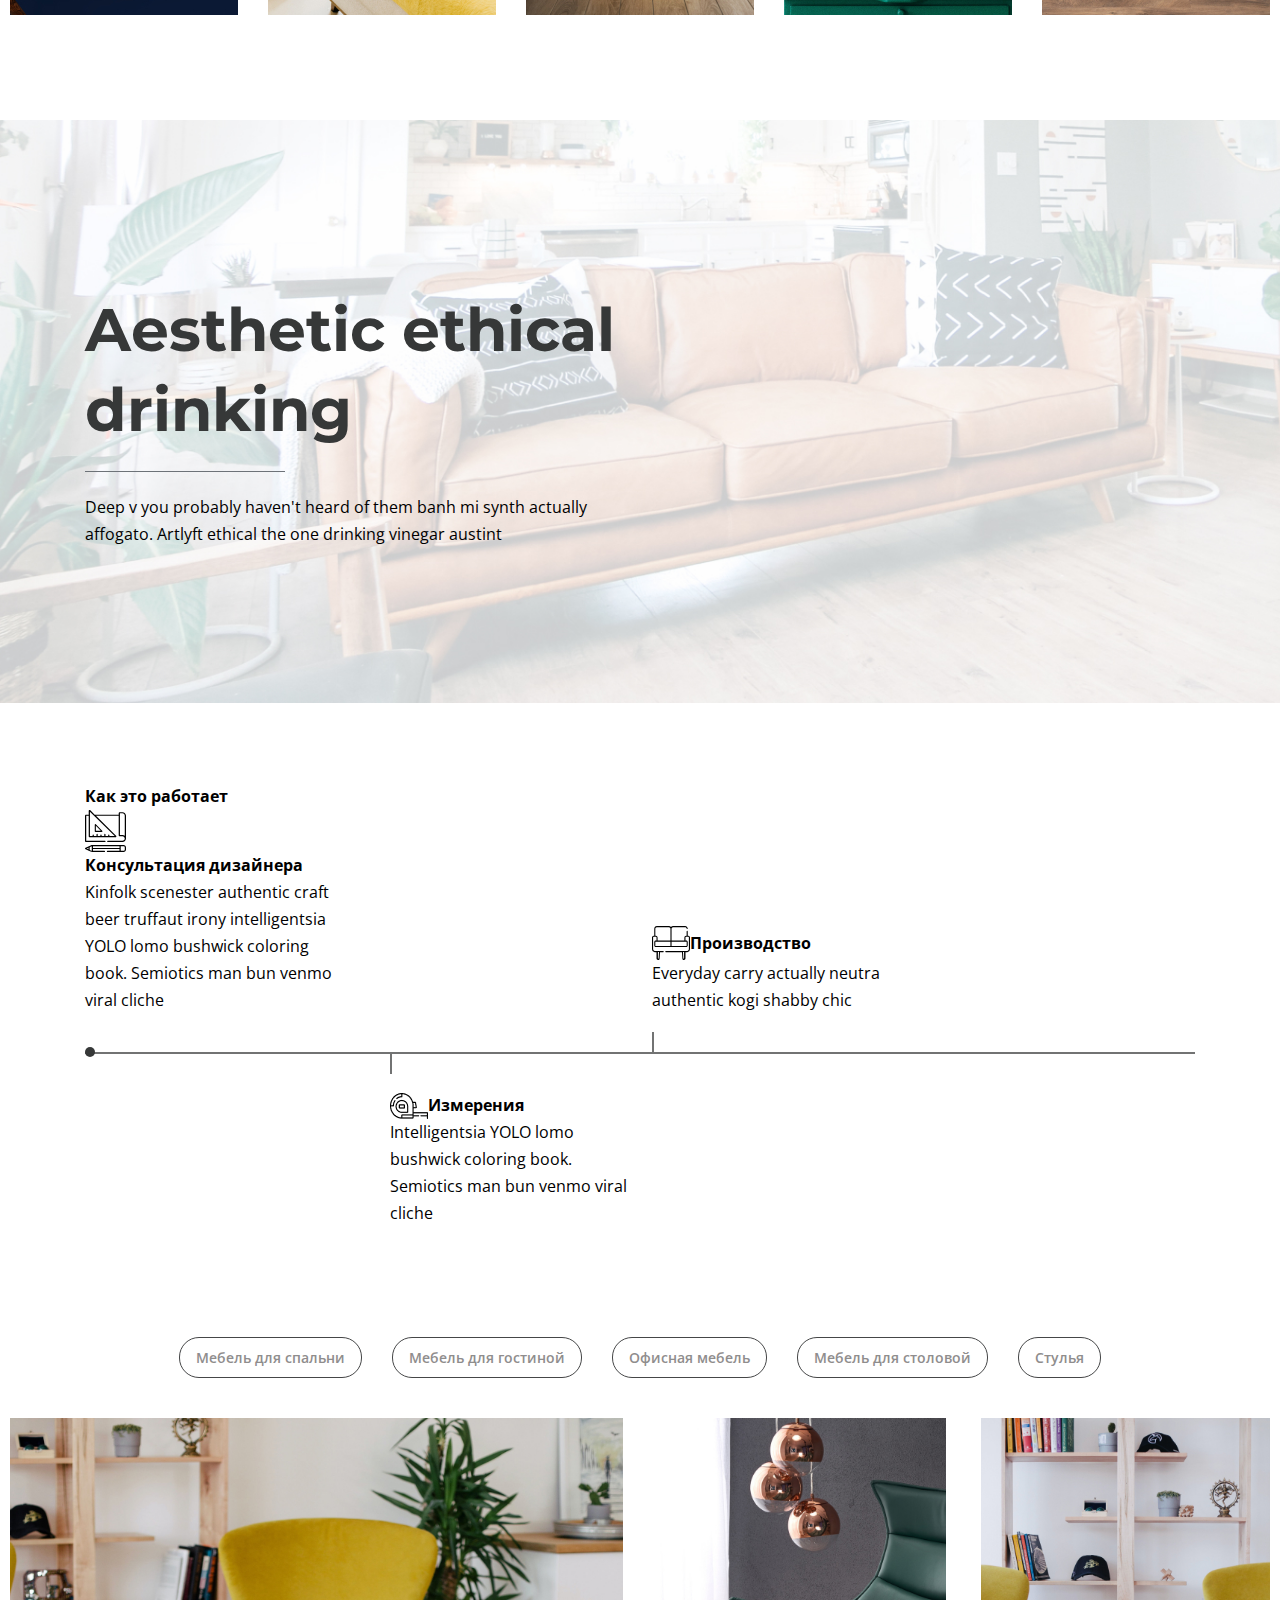
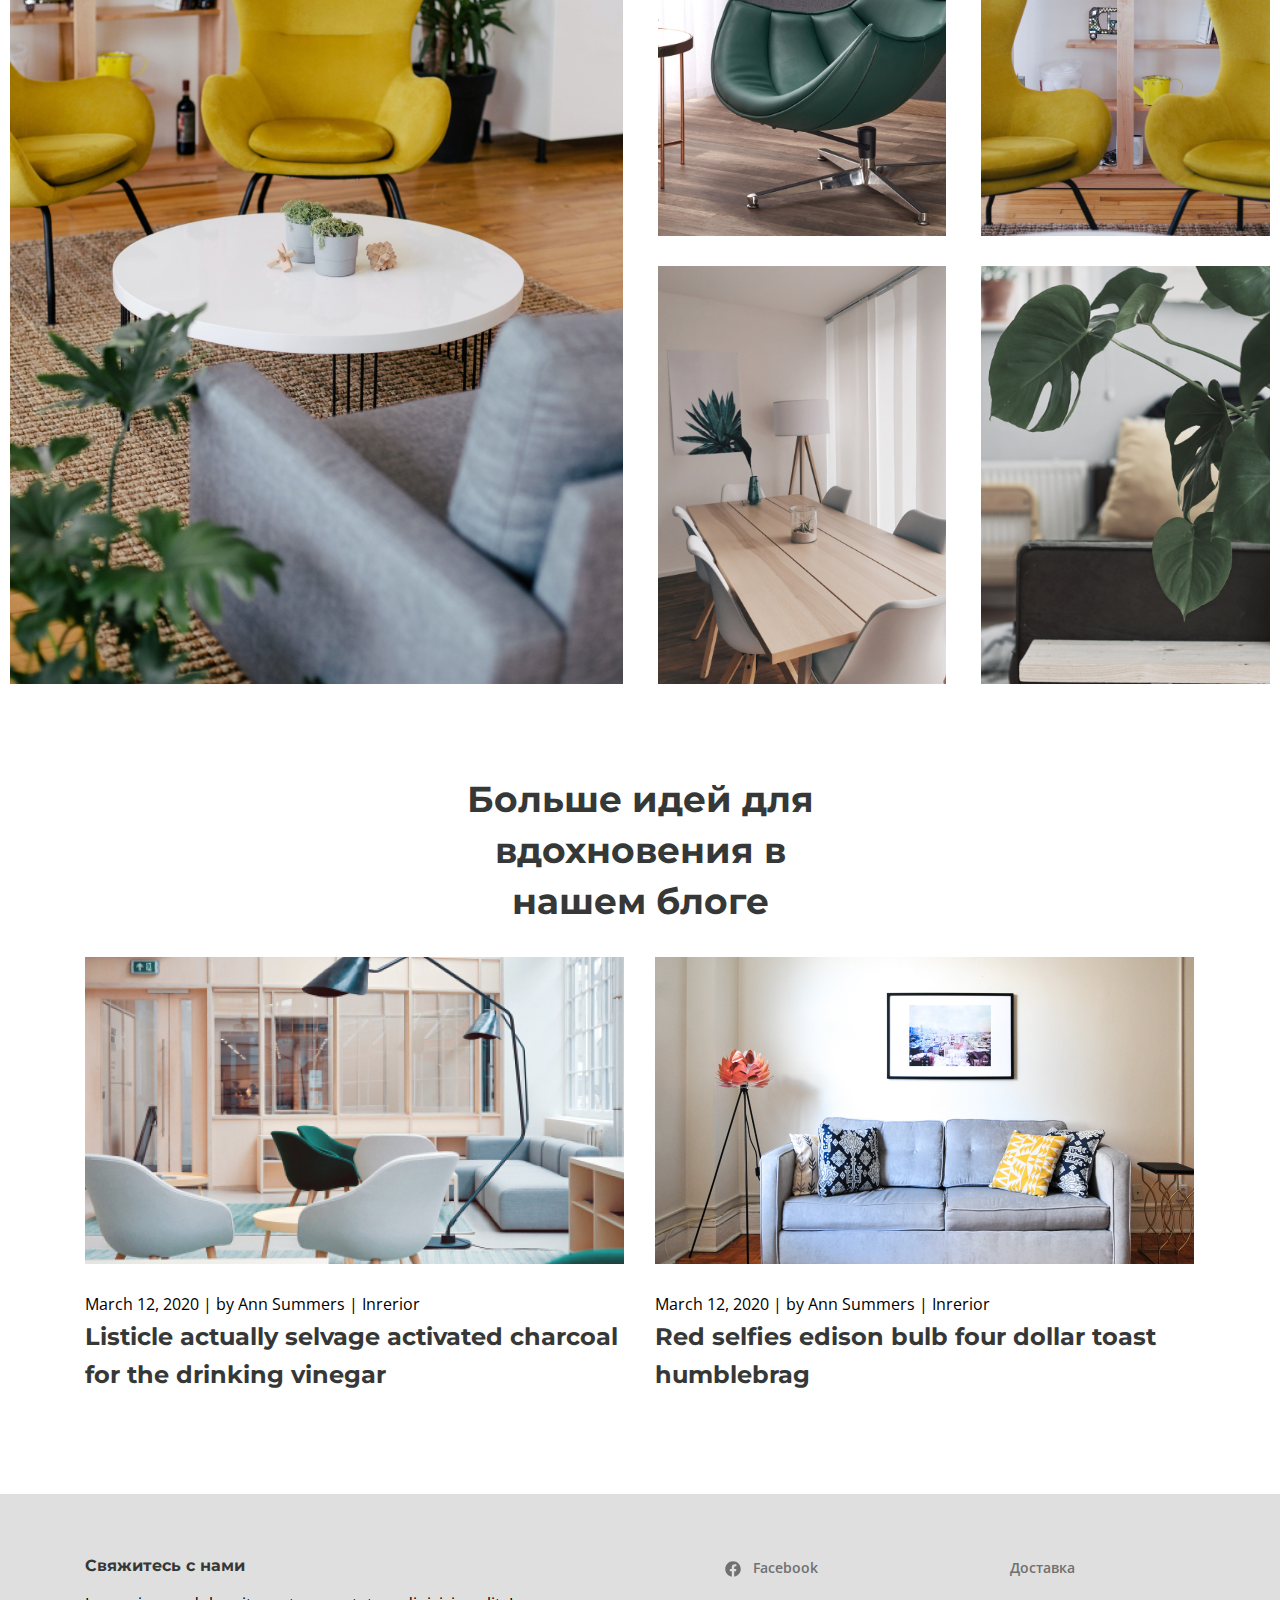
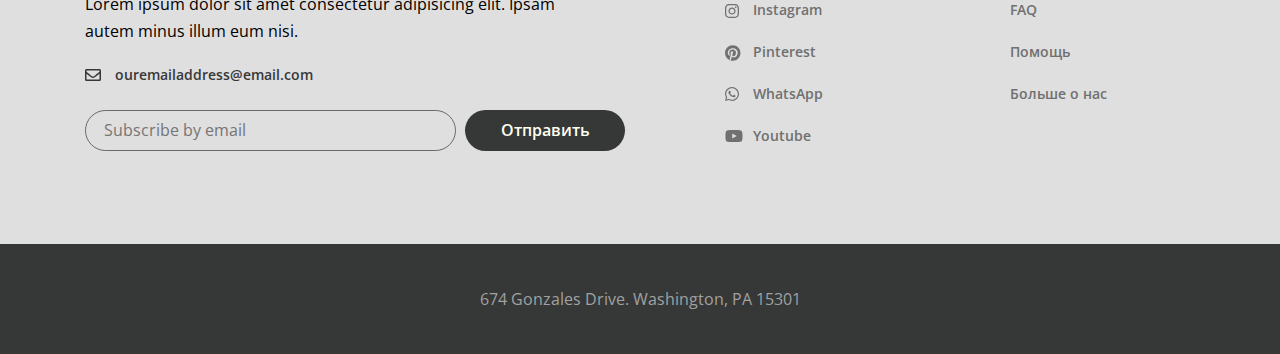
==== commit 7393589c: "немного добавлен контент" ====
--- a/index.html
+++ b/index.html
@@ -81,13 +81,11 @@
 							<img class="top__slider-img" src="images/content/slider-img.png" alt="images">
 							<div class="top__slider-info">
 								<h2 class="top__slider-title">
-									Коллекция
-									мебели
+									Мебель для жизни
 								</h2>
 								<p class="top__slider-text">
-									Deep v you probably haven't heard of them banh mi synth actually affogato. Aesthetic
-									lyft ethical drinking vinegar
-									austint
+									Качественная мебель для вашего дома,
+									большой выбор под любой интерьер.
 								</p>
 							</div>
 						</div>
@@ -95,13 +93,11 @@
 							<img class="top__slider-img" src="images/content/slider-img.png" alt="images">
 							<div class="top__slider-info">
 								<h2 class="top__slider-title">
-									Коллекция
-									мебели
+									Мебель для жизни
 								</h2>
 								<p class="top__slider-text">
-									Deep v you probably haven't heard of them banh mi synth actually affogato. Aesthetic
-									lyft ethical drinking vinegar
-									austint
+									Качественная мебель для вашего дома,
+									большой выбор под любой интерьер.
 								</p>
 							</div>
 						</div>
@@ -109,13 +105,11 @@
 							<img class="top__slider-img" src="images/content/slider-img.png" alt="images">
 							<div class="top__slider-info">
 								<h2 class="top__slider-title">
-									Коллекция
-									мебели
+									Мебель для жизни
 								</h2>
 								<p class="top__slider-text">
-									Deep v you probably haven't heard of them banh mi synth actually affogato. Aesthetic
-									lyft ethical drinking vinegar
-									austint
+									Качественная мебель для вашего дома,
+									большой выбор под любой интерьер.
 								</p>
 							</div>
 						</div>
@@ -127,21 +121,22 @@
 			<section class="new-collection">
 				<div class="container-fluid">
 					<h3 class="new-collection__title">
-						Мебель новой коллекции
+						Новая коллекция
 					</h3>
 					<p class="new-collection__text">
-						Deep v you probably haven't heard of them banh mi synth actually affogato.
-						Aesthetic lyft ethical drinking vinegar austint
+						Lorem, ipsum dolor sit amet consectetur adipisicing elit. Aspernatur consectetur neque veniam iusto
+						quidem,
+						voluptate sit autem distinctio iste praesentium!
 					</p>
 					<div class="collection">
 						<a class="collection__item" href="#">
 							<img class="collection__images " src="images/content/collection-1.jpg" alt="">
 							<div class="collection__info">
 								<h6 class="collection__info-item">
-									Truffaut literally trust
-								</h6>
-								<p class="collection__info-text">
-									Living room furntiture | Chair
+									Lorem, ipsum dolor sit amet consectetur
+								</h6>
+								<p class="collection__info-text">
+									Lorem, ipsum dolor sit amet| Aspernatur
 								</p>
 							</div>
 						</a>
@@ -150,10 +145,10 @@
 							<img class="collection__images " src="images/content/collection-2.jpg" alt="">
 							<div class="collection__info">
 								<h6 class="collection__info-item">
-									Truffaut literally trust
-								</h6>
-								<p class="collection__info-text">
-									Living room furntiture | Chair
+									Lorem, ipsum dolor sit amet consectetur
+								</h6>
+								<p class="collection__info-text">
+									Lorem, ipsum dolor sit amet| Aspernatur
 								</p>
 							</div>
 						</a>
@@ -162,10 +157,10 @@
 							<img class="collection__images " src="images/content/collection-3.jpg" alt="">
 							<div class="collection__info">
 								<h6 class="collection__info-item">
-									Truffaut literally trust
-								</h6>
-								<p class="collection__info-text">
-									Living room furntiture | Chair
+									Lorem, ipsum dolor sit amet consectetur
+								</h6>
+								<p class="collection__info-text">
+									Lorem, ipsum dolor sit amet| Aspernatur
 								</p>
 							</div>
 						</a>
@@ -174,10 +169,10 @@
 							<img class="collection__images " src="images/content/collection-4.jpg" alt="">
 							<div class="collection__info">
 								<h6 class="collection__info-item">
-									Truffaut literally trust
-								</h6>
-								<p class="collection__info-text">
-									Living room furntiture | Chair
+									Lorem, ipsum dolor sit amet consectetur
+								</h6>
+								<p class="collection__info-text">
+									Lorem, ipsum dolor sit amet| Aspernatur
 								</p>
 							</div>
 						</a>
@@ -186,10 +181,10 @@
 							<img class="collection__images " src="images/content/collection-5.jpg" alt="">
 							<div class="collection__info">
 								<h6 class="collection__info-item">
-									Truffaut literally trust
-								</h6>
-								<p class="collection__info-text">
-									Living room furntiture | Chair
+									Lorem, ipsum dolor sit amet consectetur
+								</h6>
+								<p class="collection__info-text">
+									Lorem, ipsum dolor sit amet | Aspernatur
 								</p>
 							</div>
 						</a>
@@ -295,8 +290,8 @@
 							</a>
 							<div class="blog-box__links"></span>
 								<span class="blog-box__date">March 12, 2020 |</span>
-									<a class="blog-box__autor" href="#">by Ann Summers |</a>
-									<a class="blog-box__theme" href="#">Inrerior</a>
+								<a class="blog-box__autor" href="#">by Ann Summers |</a>
+								<a class="blog-box__theme" href="#">Inrerior</a>
 							</div>
 							<a class="blog-box__item-titlelink" href="#"></a>
 							<h4 class="blog-box__item-title">
@@ -308,14 +303,14 @@
 							</a>
 							<div class="blog-box__links">
 								<span class="blog-box__date">March 12, 2020 |</span>
-									<a class="blog-box__autor" href="#">by Ann Summers |</a>
-									<a class="blog-box__theme" href="#">Inrerior</a>
+								<a class="blog-box__autor" href="#">by Ann Summers |</a>
+								<a class="blog-box__theme" href="#">Inrerior</a>
 							</div>
 							<a class="blog-box__item-titlelink" href="#"></a>
 							<h4 class="blog-box__item-title">
 								Red selfies edison bulb four dollar toast humblebrag</h4>
 						</div>
-						
+
 					</div>
 				</div>
 			</section>
@@ -329,10 +324,10 @@
 					<div class="footer__inner">
 						<div class="footer__info">
 							<h6 class="footer__info-title">
-								Contact us
+								Свяжитесь с нами
 							</h6>
 							<p class="footer__info-text">
-								Keffiyeh poutine etsy, paleo cray put a bird on it microdosing schlitz you probably occupy
+								Lorem ipsum dolor sit amet consectetur adipisicing elit. Ipsam autem minus illum eum nisi.
 							</p>
 							<a class="footer__info-email" href="mailto:ouremailaddress@email.com">
 								ouremailaddress@email.com
@@ -340,7 +335,7 @@
 							<form class="footer__form">
 								<!-- Форма заявки -->
 								<input class="footer__form-input" type="email" placeholder="Subscribe by email">
-								<button class="footer__form-button" type="submit">Send</button>
+								<button class="footer__form-button" type="submit">Отправить</button>
 							</form>
 						</div>
 						<ul class="footer__social">
@@ -364,16 +359,16 @@
 						<nav class="footer__menu">
 							<ul class="footer__menu-list">
 								<li class="footer__menu-item">
-									<a class="footer__menu-link" href="#">Delivery</a>
+									<a class="footer__menu-link" href="#">Доставка</a>
 								</li>
 								<li class="footer__menu-item">
 									<a class="footer__menu-link" href="#">FAQ</a>
 								</li>
 								<li class="footer__menu-item">
-									<a class="footer__menu-link" href="#">Help</a>
+									<a class="footer__menu-link" href="#">Помощь</a>
 								</li>
 								<li class="footer__menu-item">
-									<a class="footer__menu-link" href="#">More About Us</a>
+									<a class="footer__menu-link" href="#">Больше о нас</a>
 								</li>
 							</ul>
 						</nav>
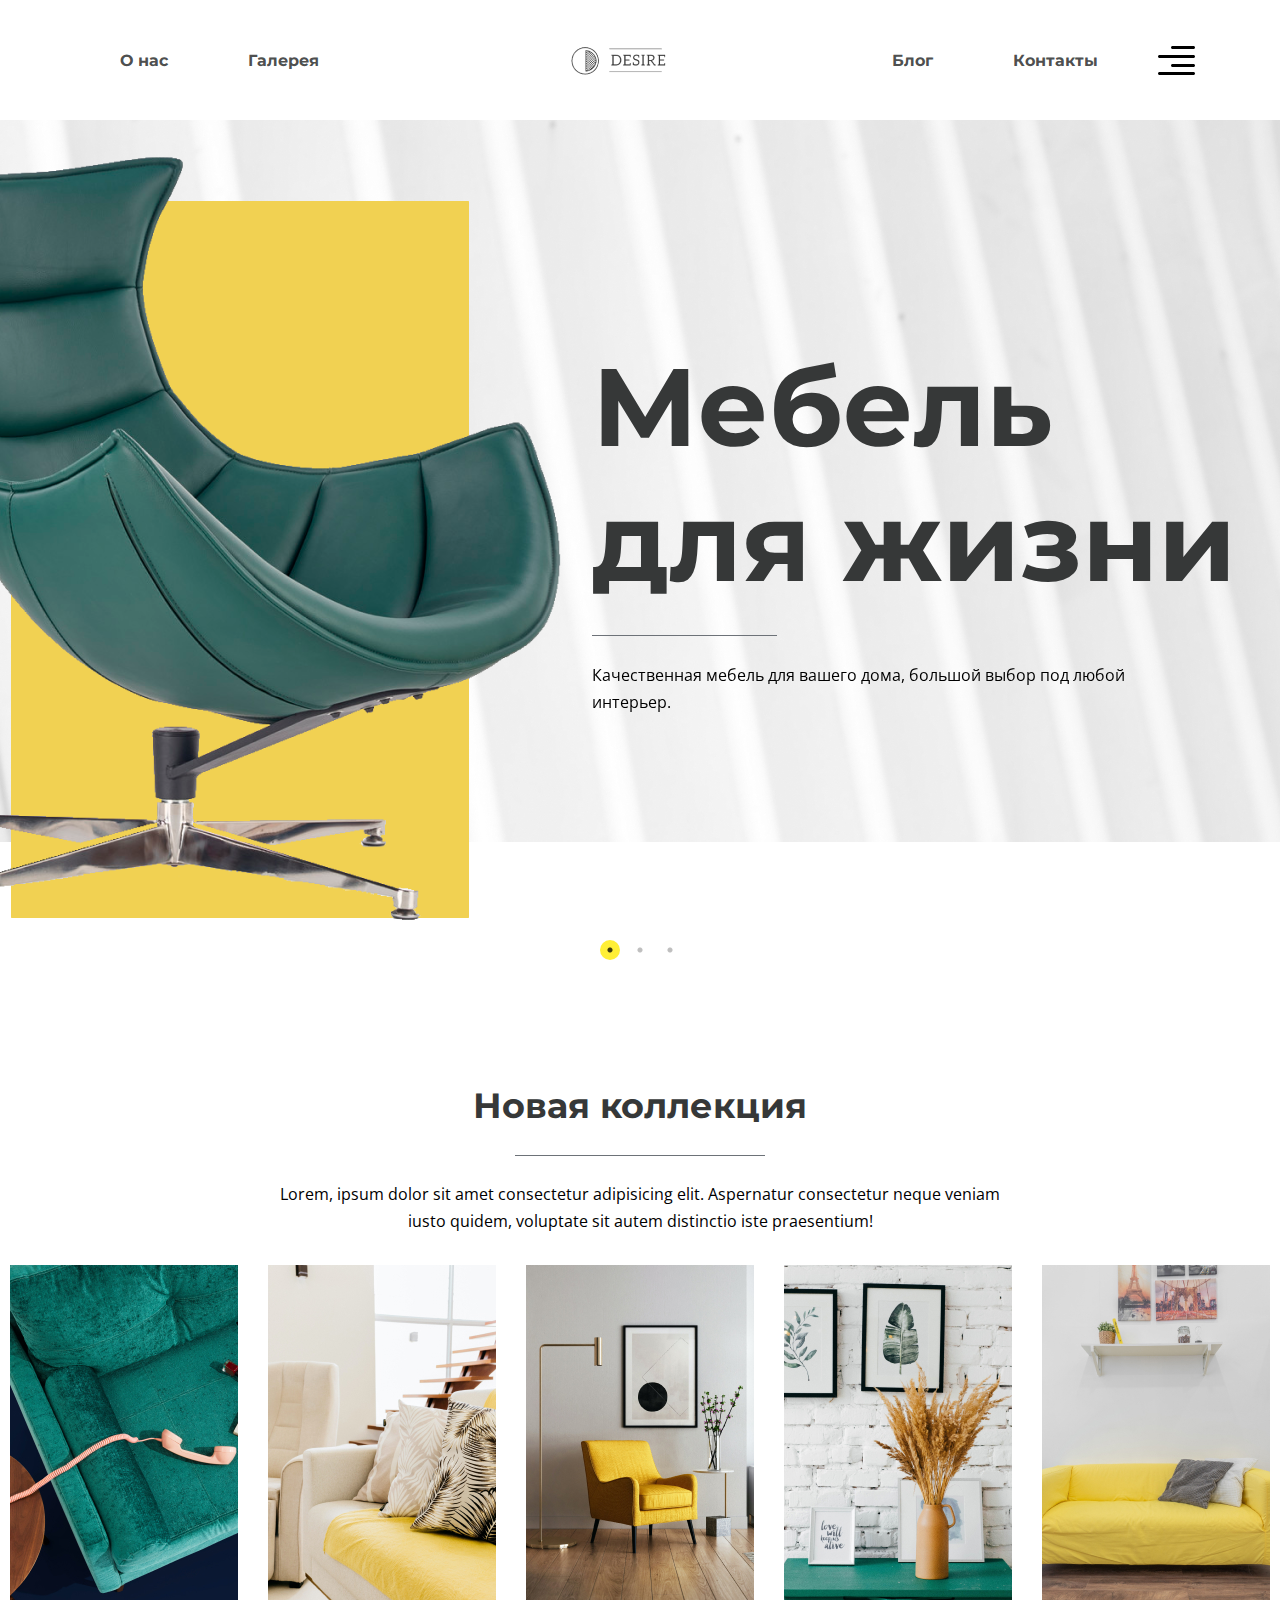
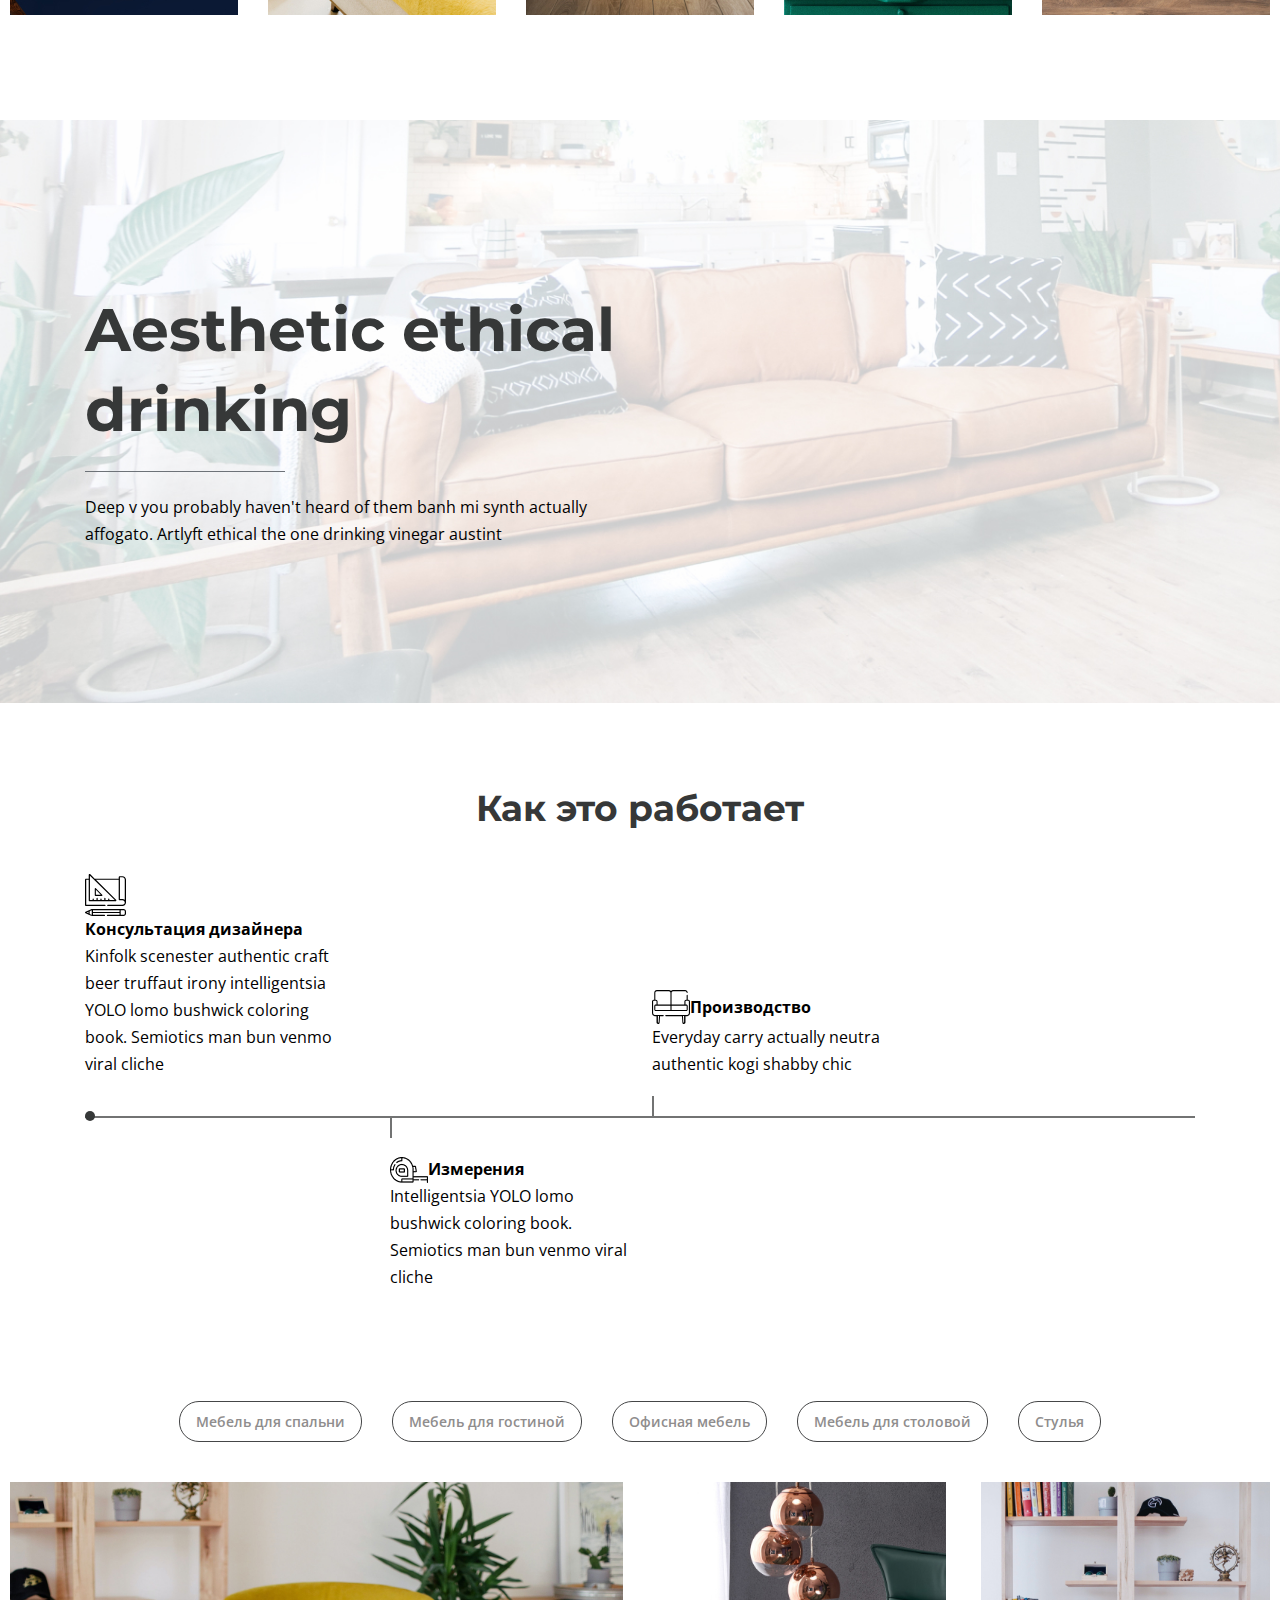
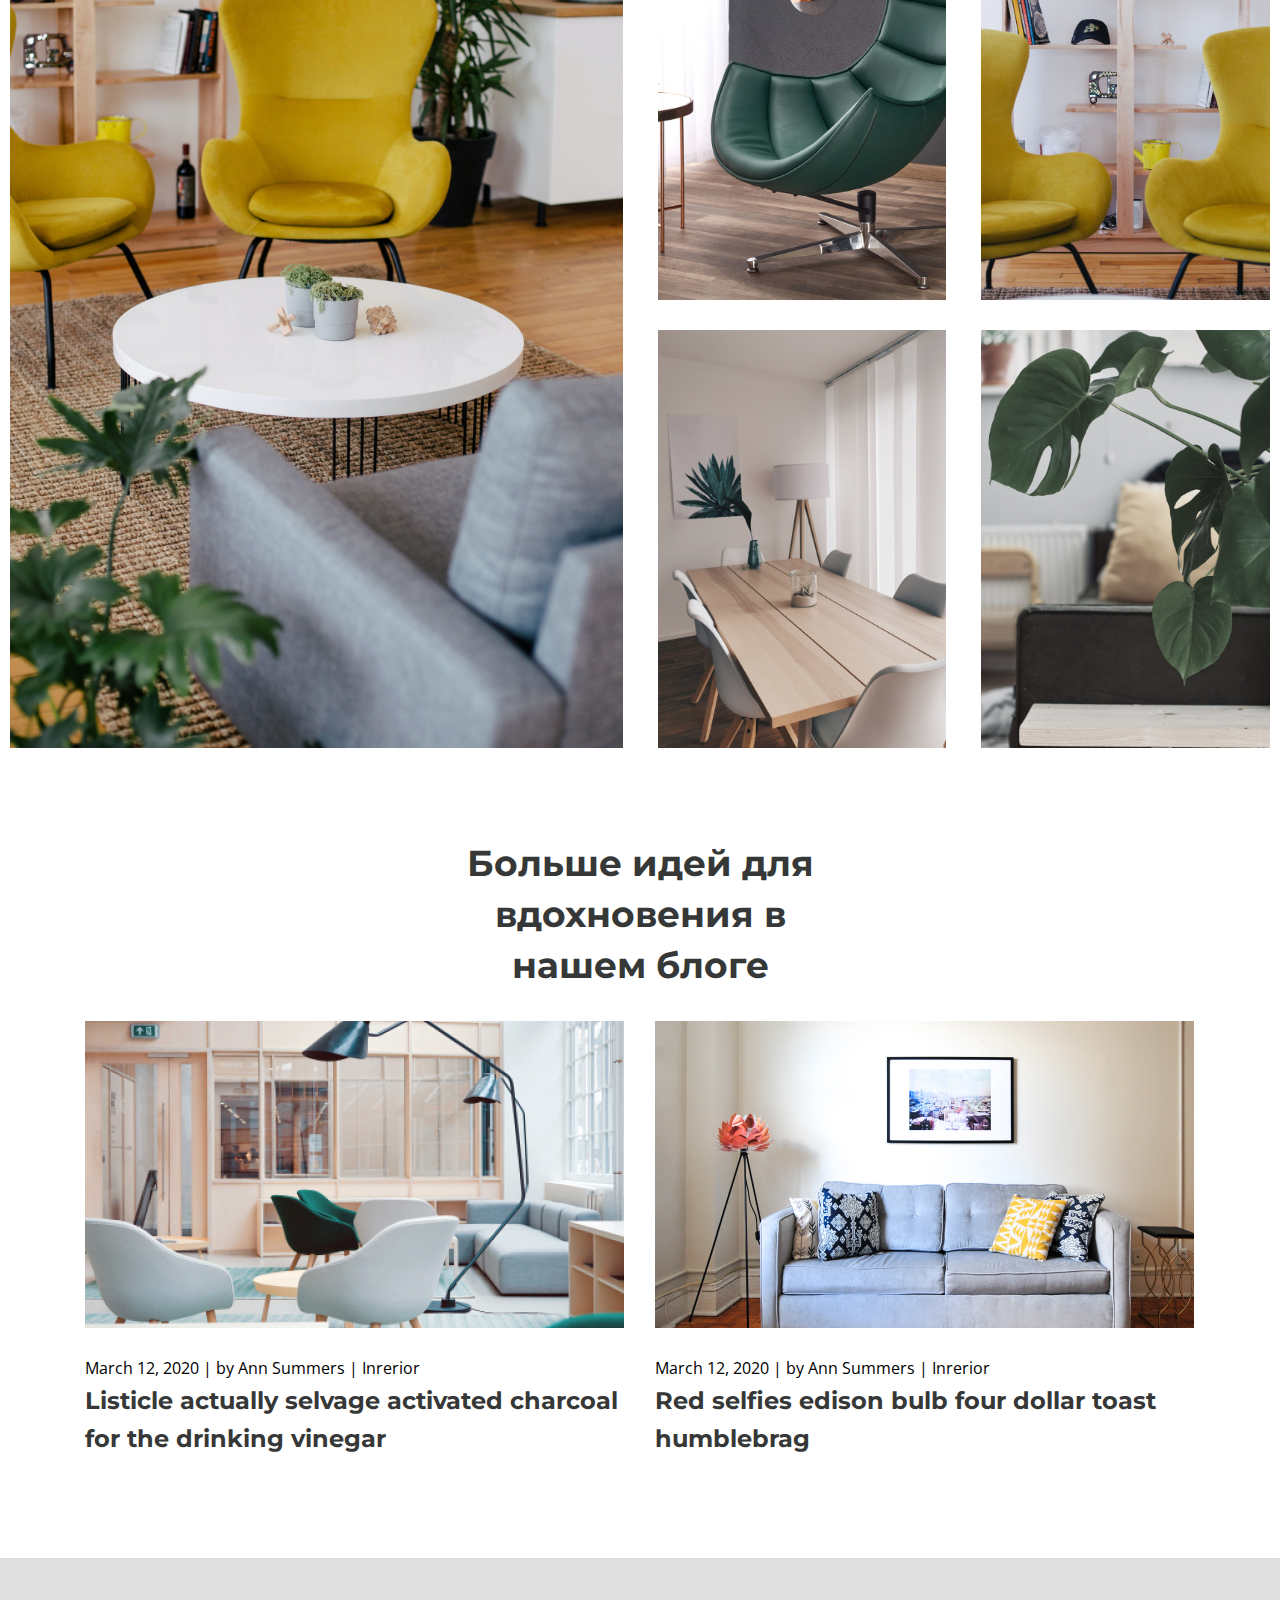
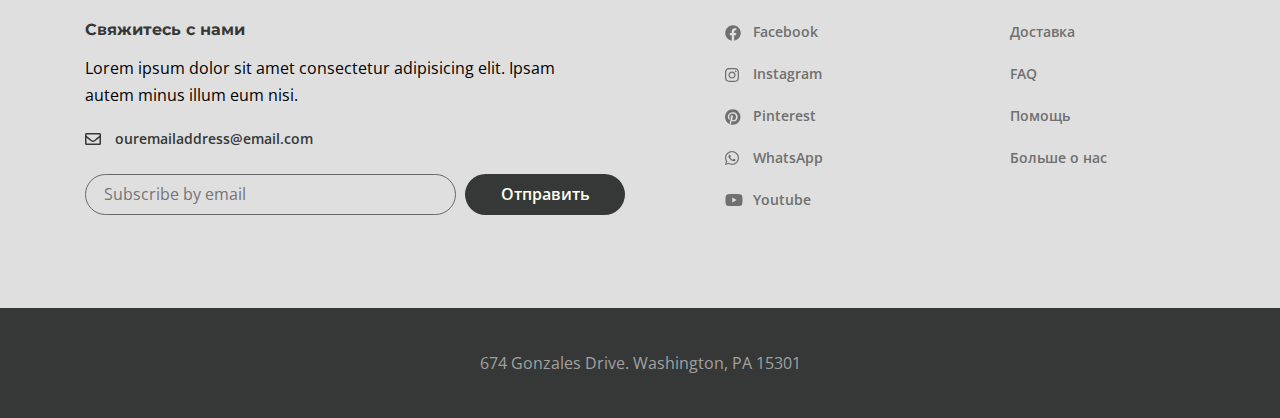
==== commit de8adb5b: "создана главная страница" ====
--- a/index.html
+++ b/index.html
@@ -46,10 +46,9 @@
 					<button class="header__btn">
 						<img src="images/icon_menu.svg" alt="icon menu">
 					</button>
+					<!-- Боковое меню через бургер -->
 					<div class="rightside-menu rightside-menu--close">
-						<!-- Боковое меню через бургер -->
 						<button class="rightside-menu__close">
-							<!-- Закрытие меню значок -->
 							<img src="images/close.svg" alt="">
 						</button>
 						<div class="rightside-menu__content">
@@ -209,7 +208,7 @@
 			<!-- Четвертая секция -->
 			<section class="work-path">
 				<div class="container">
-					<h3>
+					<h3 class="work-path__title">
 						Как это работает
 					</h3>
 					<div class="work-path__items">
--- a/css/style.css
+++ b/css/style.css
@@ -1,5 +1,5 @@
 @charset "UTF-8";
-.menu__list-link, .footer__info-title, .rightside-menu__title, .top__slider-title, .new-collection__title, .collection__info-title, .decor__title, .work-path__title, .work-path__item--measurements__item-title, .blog-box__title, .blog-box__item-title {
+.menu__list-link, .footer__info-title, .rightside-menu__title, .top__slider-title, .new-collection__title, .collection__info-title, .decor__title, .work-path__title, .work-path__item-title, .blog-box__title, .blog-box__item-title {
   font-family: 'Montserrat', sans-serif;
   font-weight: 700;
 }
@@ -375,6 +375,7 @@
   right: 0;
   top: 0;
   bottom: 0;
+  z-index: 5;
   max-width: 694px;
   width: 100%;
   background-color: #ffff;
@@ -733,12 +734,12 @@
   background-color: rgba(54, 56, 56, 0.7);
 }
 
-.work-path__item--measurements__item-title {
+.work-path__item-title {
   margin-left: 13px;
   color: #363838;
 }
 
-.work-path__item--measurements__item-text {
+.work-path__item-text {
   margin-top: 13px;
 }
 
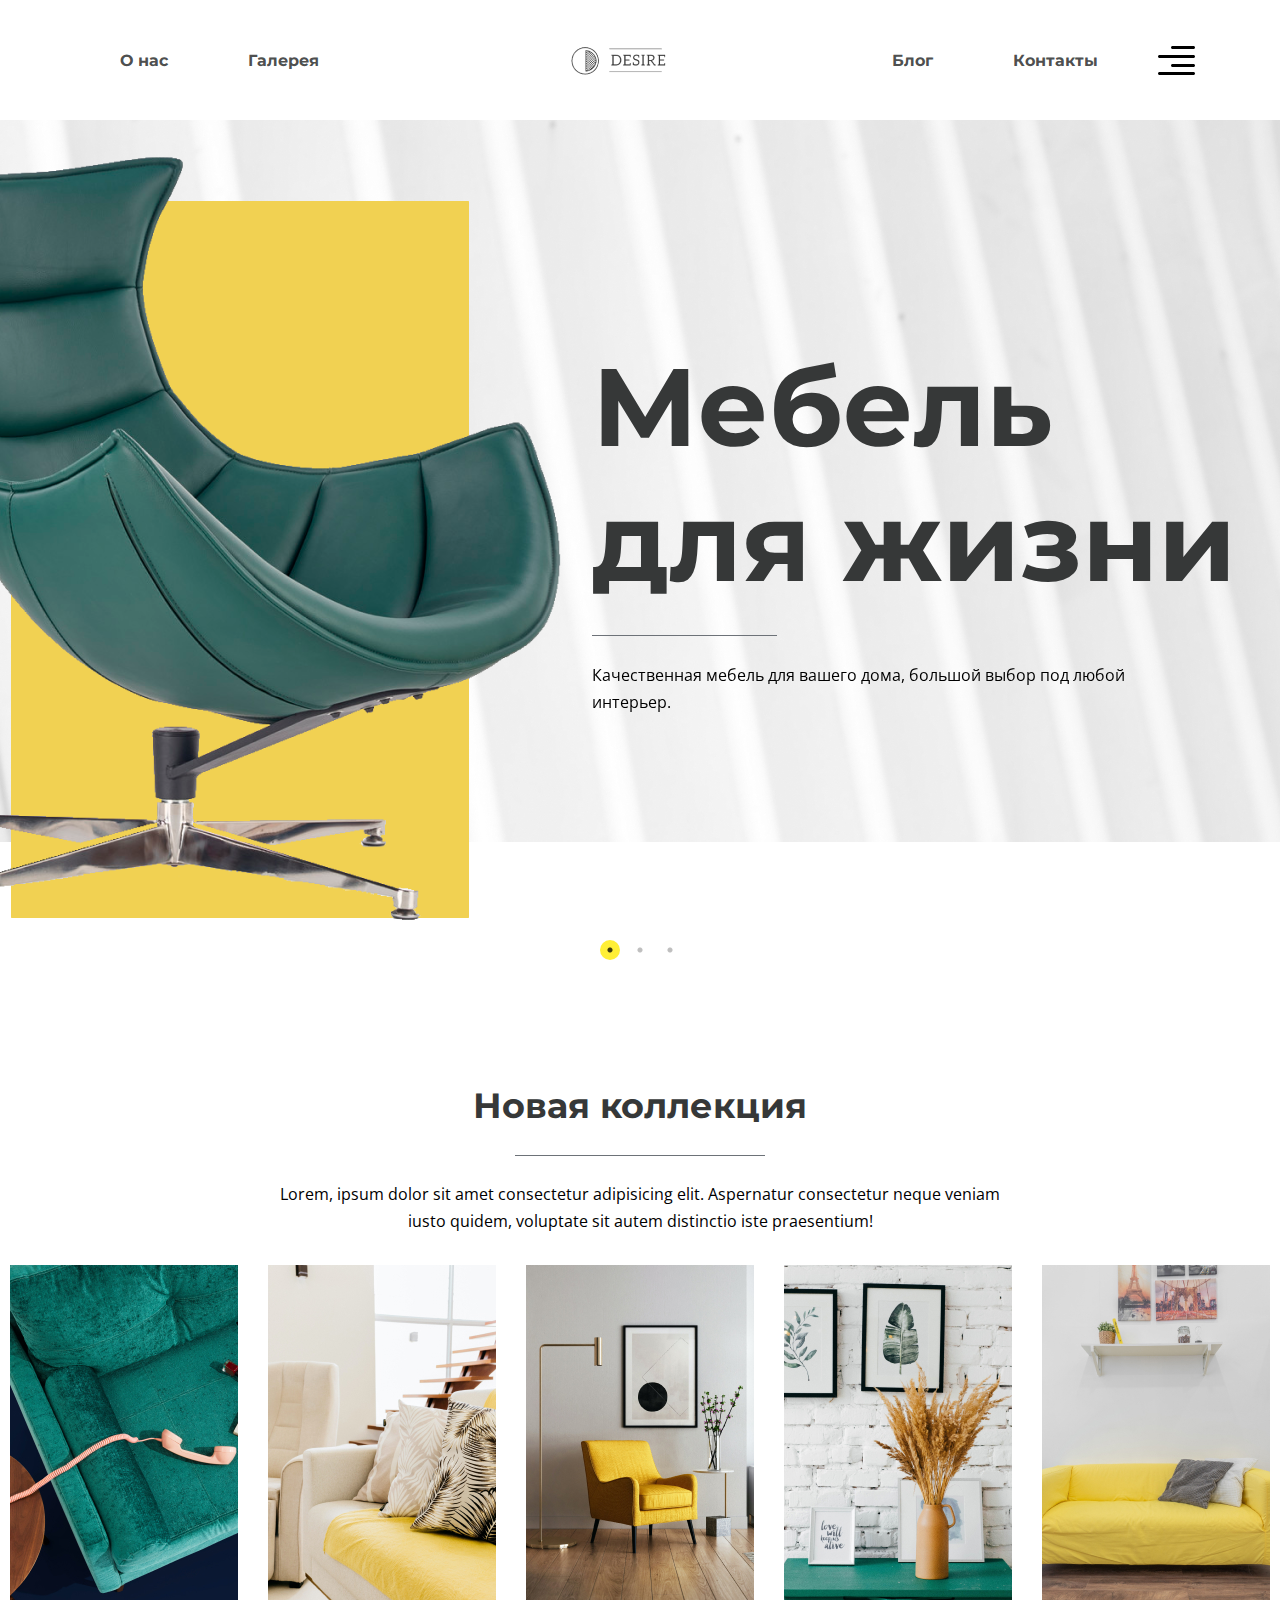
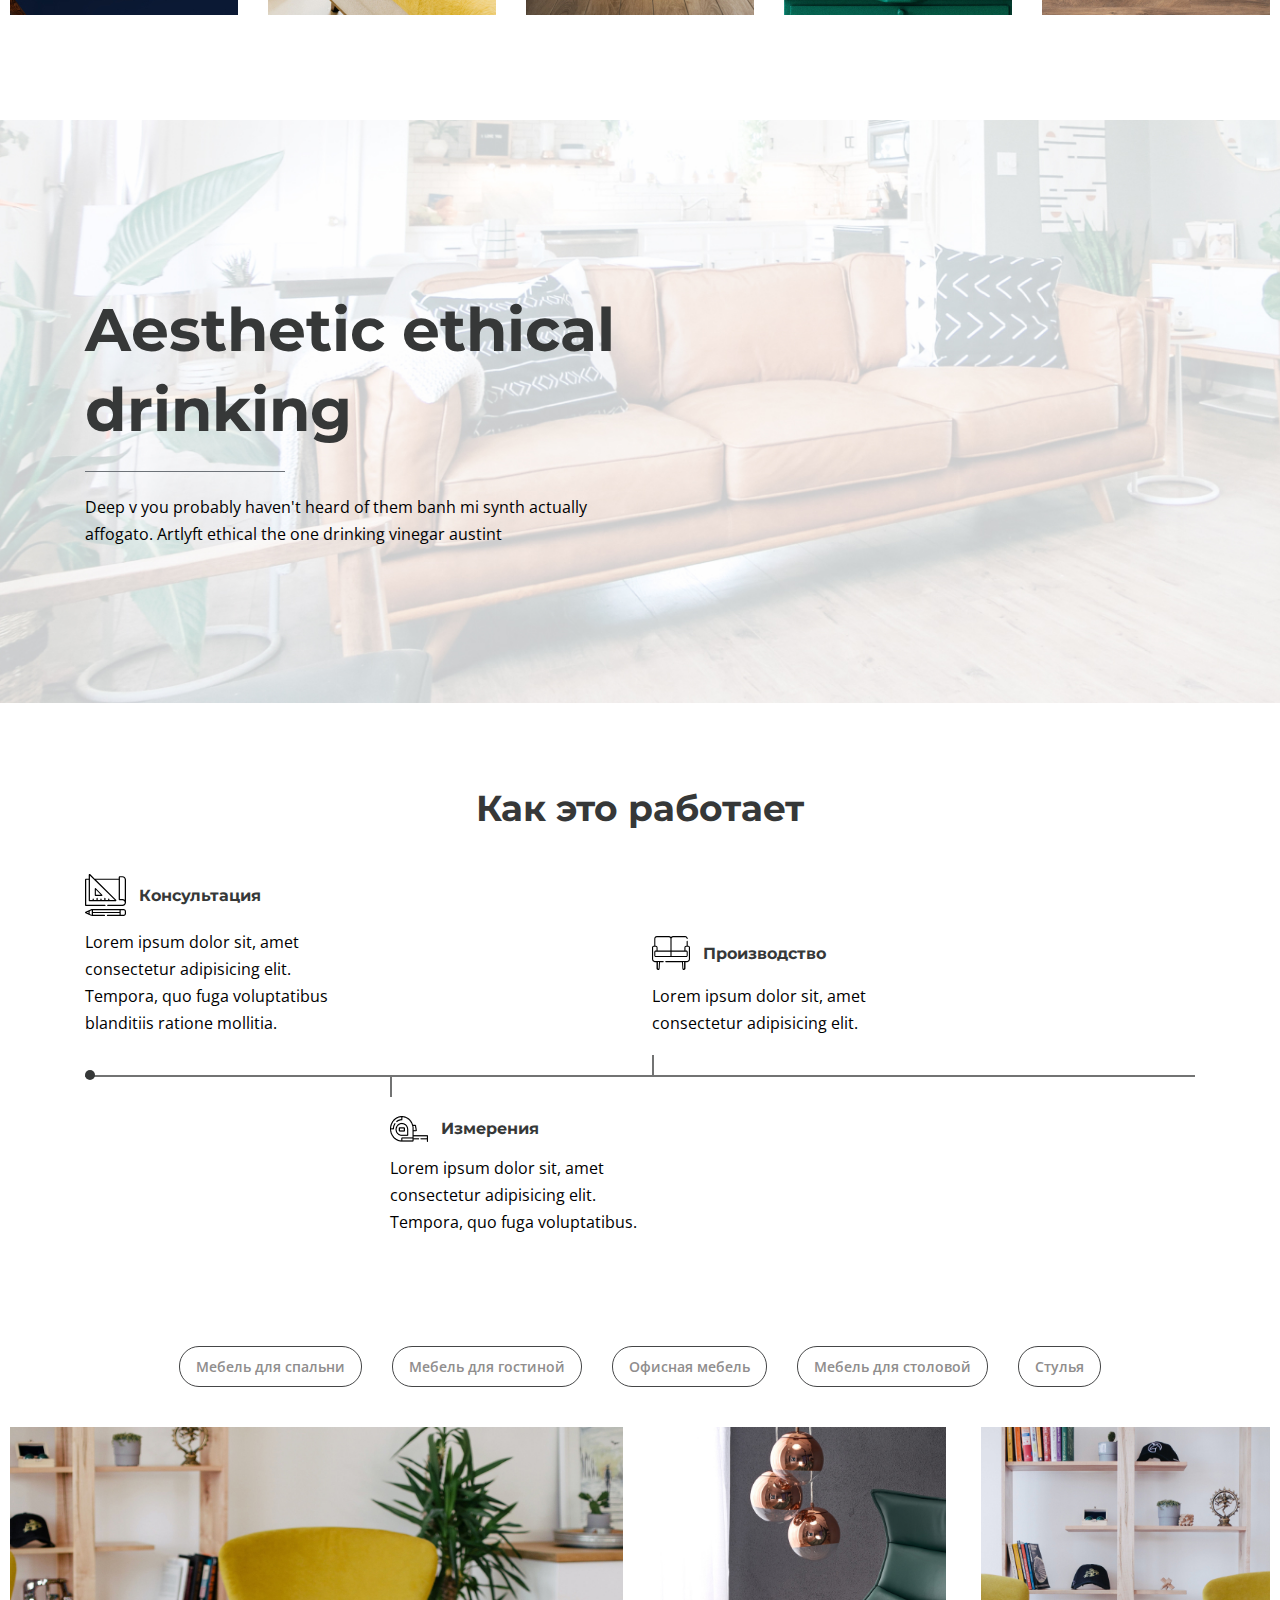
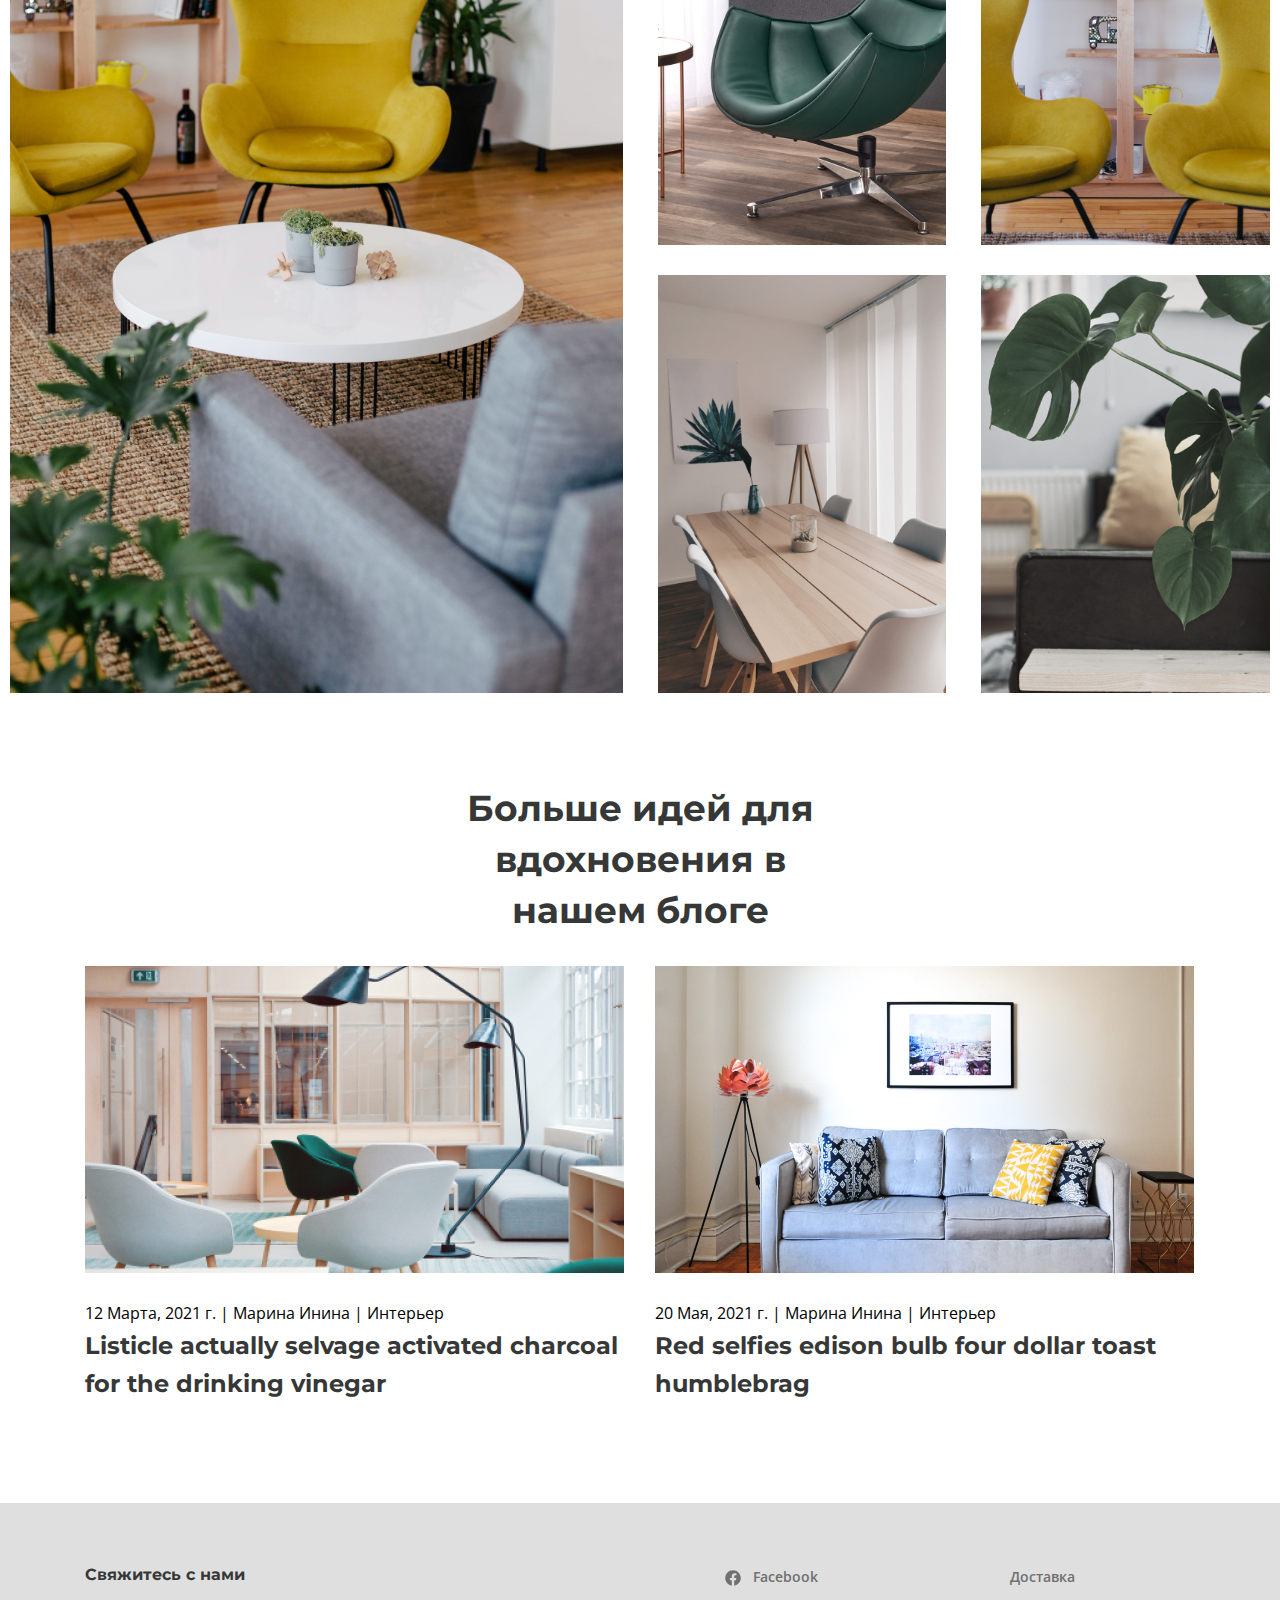
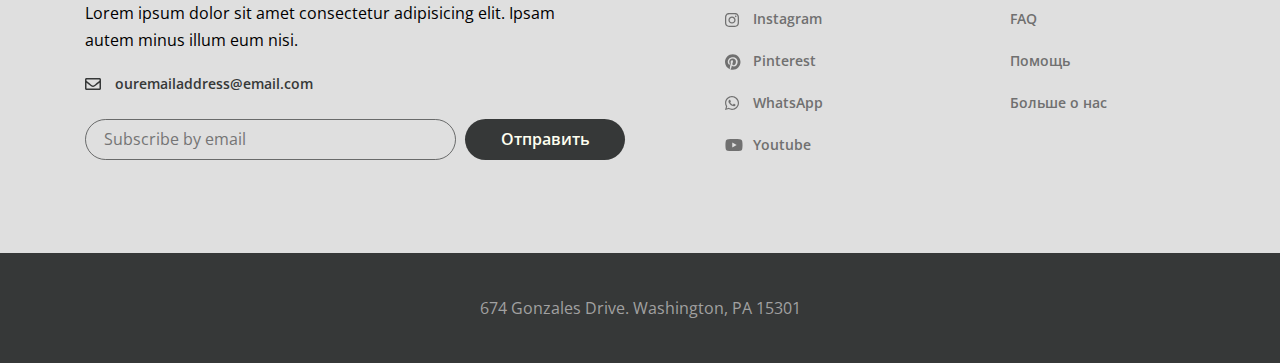
==== commit 03396b61: "внесены правки в контент главной страницы" ====
--- a/index.html
+++ b/index.html
@@ -206,37 +206,36 @@
 			</section>
 
 			<!-- Четвертая секция -->
-			<section class="work-path">
-				<div class="container">
-					<h3 class="work-path__title">
+			<section class="works-path">
+				<div class="container">
+					<h3 class="works-path__title">
 						Как это работает
 					</h3>
-					<div class="work-path__items">
-						<div class="work-path__items-box">
-							<div class="work-path__item work-path__item--consultation">
+					<div class="works-path__items">
+						<div class="works-path__items-box">
+							<div class="works-path__item works-path__item--consultation">
 								<img class="works-path__item-img" src="images/graphic-tool.svg" alt="icon">
-								<h6 class="works-path__item-title">Консультация дизайнера</h6>
+								<h6 class="works-path__item-title">Консультация</h6>
 								<p class="works-path__item-text">
-									Kinfolk scenester authentic craft beer truffaut irony intelligentsia YOLO lomo bushwick
-									coloring book.
-									Semiotics man bun venmo viral cliche
-								</p>
-
-							</div>
-							<div class="work-path__item work-path__item--production">
+									Lorem ipsum dolor sit, amet consectetur adipisicing elit. Tempora, quo fuga voluptatibus
+									blanditiis ratione mollitia.
+								</p>
+
+							</div>
+							<div class="works-path__item works-path__item--production">
 								<img class="works-path__item-img" src="images/sofa.svg" alt="icon">
 								<h6 class="works-path__item-title">Производство</h6>
 								<p class="works-path__item-text">
-									Everyday carry actually neutra authentic kogi shabby chic
-								</p>
-
-							</div>
-						</div>
-						<div class="work-path__item work-path__item--measurements">
+									Lorem ipsum dolor sit, amet consectetur adipisicing elit.
+								</p>
+
+							</div>
+						</div>
+						<div class="works-path__item works-path__item--measurements">
 							<img class="works-path__item-img" src="images/measuring-tape.png" alt="icon">
 							<h6 class="works-path__item-title">Измерения</h6>
 							<p class="works-path__item-text">
-								Intelligentsia YOLO lomo bushwick coloring book. Semiotics man bun venmo viral cliche
+								Lorem ipsum dolor sit, amet consectetur adipisicing elit. Tempora, quo fuga voluptatibus.
 							</p>
 						</div>
 					</div>
@@ -288,9 +287,9 @@
 								<img class="blog-box__img" src="images/blog/1.jpg" alt="images">
 							</a>
 							<div class="blog-box__links"></span>
-								<span class="blog-box__date">March 12, 2020 |</span>
-								<a class="blog-box__autor" href="#">by Ann Summers |</a>
-								<a class="blog-box__theme" href="#">Inrerior</a>
+								<span class="blog-box__date">12 Марта, 2021 г. |</span>
+								<a class="blog-box__autor" href="#">Марина Инина |</a>
+								<a class="blog-box__theme" href="#">Интерьер</a>
 							</div>
 							<a class="blog-box__item-titlelink" href="#"></a>
 							<h4 class="blog-box__item-title">
@@ -301,9 +300,9 @@
 								<img class="blog-box__img" src="images/blog/2.jpg" alt="images">
 							</a>
 							<div class="blog-box__links">
-								<span class="blog-box__date">March 12, 2020 |</span>
-								<a class="blog-box__autor" href="#">by Ann Summers |</a>
-								<a class="blog-box__theme" href="#">Inrerior</a>
+								<span class="blog-box__date">20 Мая, 2021 г. |</span>
+								<a class="blog-box__autor" href="#">Марина Инина |</a>
+								<a class="blog-box__theme" href="#">Интерьер</a>
 							</div>
 							<a class="blog-box__item-titlelink" href="#"></a>
 							<h4 class="blog-box__item-title">
--- a/css/style.css
+++ b/css/style.css
@@ -1,5 +1,5 @@
 @charset "UTF-8";
-.menu__list-link, .footer__info-title, .rightside-menu__title, .top__slider-title, .new-collection__title, .collection__info-title, .decor__title, .work-path__title, .work-path__item-title, .blog-box__title, .blog-box__item-title {
+.menu__list-link, .footer__info-title, .rightside-menu__title, .top__slider-title, .new-collection__title, .collection__info-title, .decor__title, .works-path__title, .works-path__item-title, .blog-box__title, .blog-box__item-title {
   font-family: 'Montserrat', sans-serif;
   font-weight: 700;
 }
@@ -653,11 +653,11 @@
 }
 
 /* Стили 4 секция work-path */
-.work-path {
+.works-path {
   padding: 80px 0 30px;
 }
 
-.work-path__title {
+.works-path__title {
   text-align: center;
   color: #363838;
   margin-bottom: 40px;
@@ -665,7 +665,7 @@
   line-height: 51px;
 }
 
-.work-path__items-box {
+.works-path__items-box {
   display: -webkit-box;
   display: -ms-flexbox;
   display: flex;
@@ -676,7 +676,7 @@
   position: relative;
 }
 
-.work-path__items-box::after {
+.works-path__items-box::after {
   content: '';
   position: absolute;
   bottom: -5px;
@@ -687,7 +687,7 @@
   background-color: #363838;
 }
 
-.work-path__item {
+.works-path__item {
   width: 250px;
   display: -webkit-box;
   display: -ms-flexbox;
@@ -701,11 +701,11 @@
   height: 100%;
 }
 
-.work-path__item--production {
+.works-path__item--production {
   margin-left: 317px;
 }
 
-.work-path__item--production::after {
+.works-path__item--production::after {
   content: '';
   position: absolute;
   bottom: 0;
@@ -715,16 +715,16 @@
   background-color: rgba(54, 56, 56, 0.7);
 }
 
-.work-path__item--production, .work-path__item--consultation {
+.works-path__item--production, .works-path__item--consultation {
   padding-bottom: 38px;
 }
 
-.work-path__item--measurements {
+.works-path__item--measurements {
   padding-top: 38px;
   margin-left: 305px;
 }
 
-.work-path__item--measurements::after {
+.works-path__item--measurements::after {
   content: '';
   position: absolute;
   top: 0;
@@ -734,12 +734,12 @@
   background-color: rgba(54, 56, 56, 0.7);
 }
 
-.work-path__item-title {
+.works-path__item-title {
   margin-left: 13px;
   color: #363838;
 }
 
-.work-path__item-text {
+.works-path__item-text {
   margin-top: 13px;
 }
 
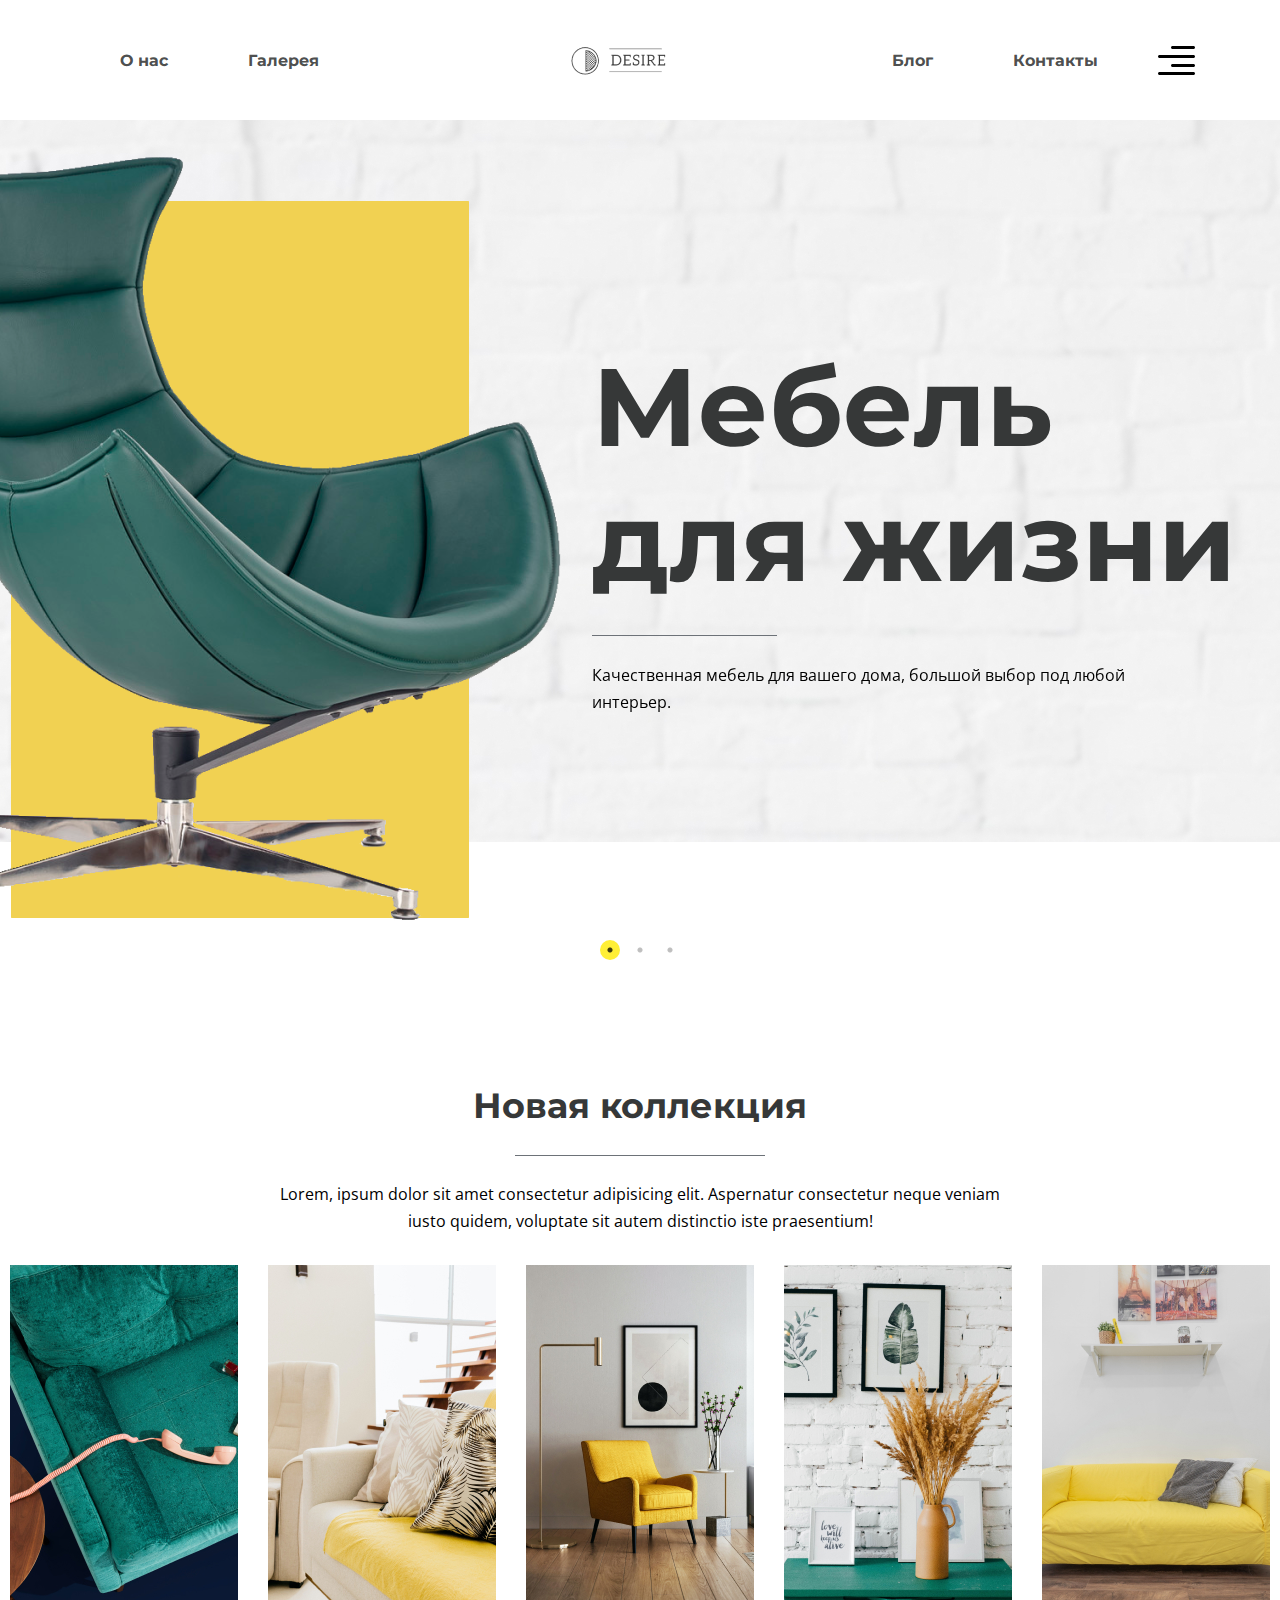
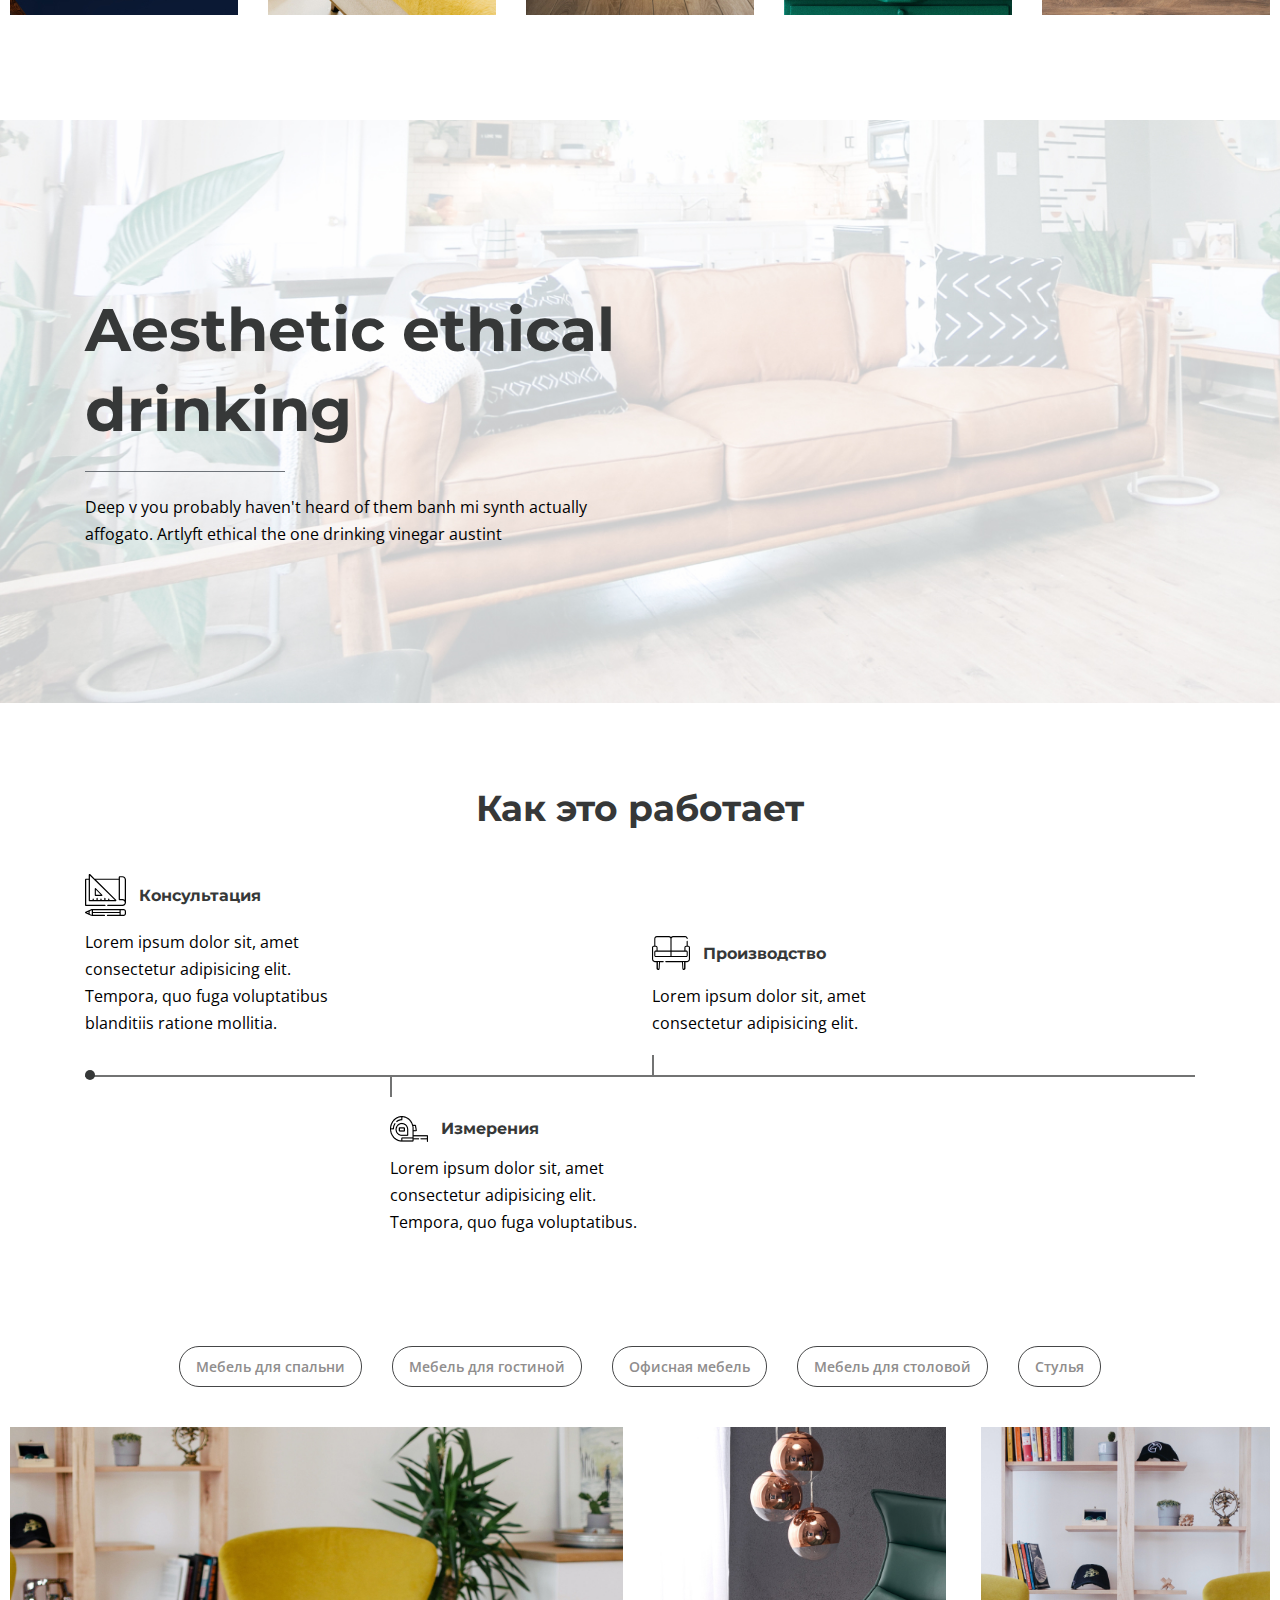
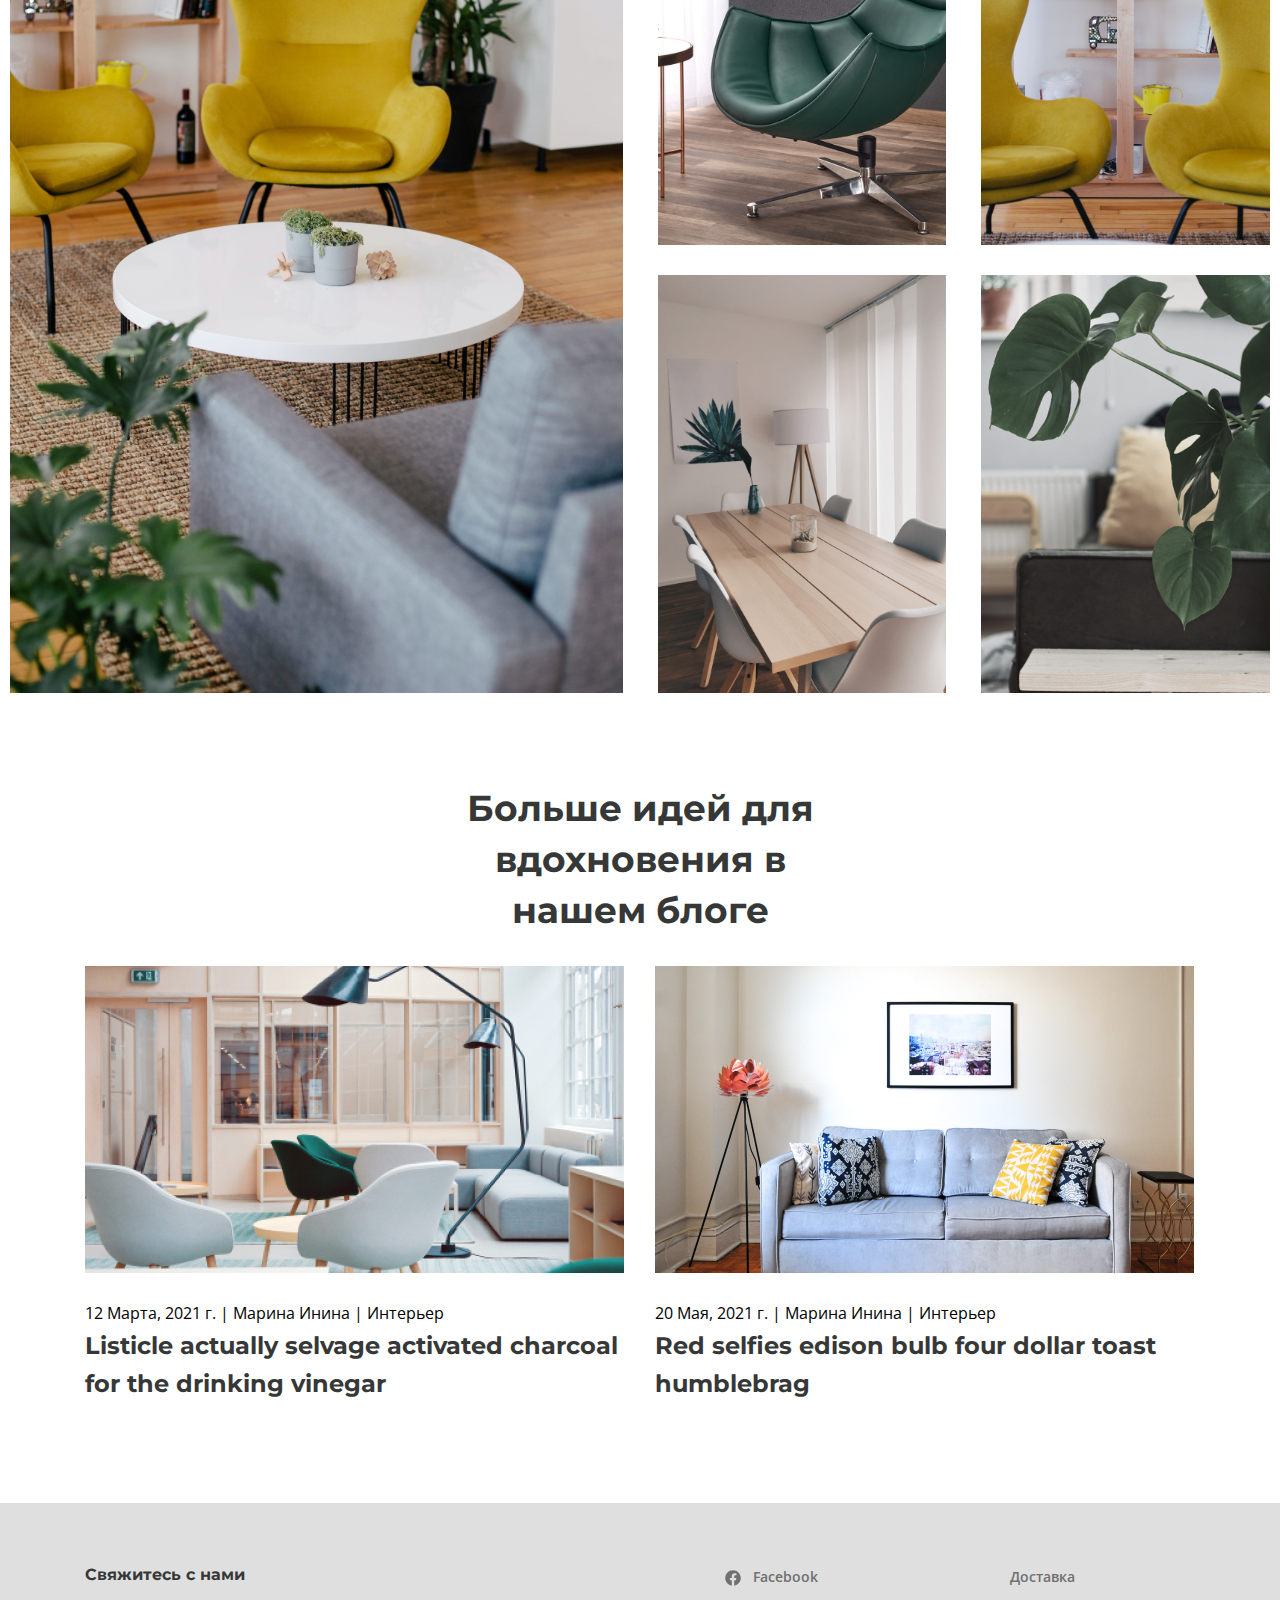
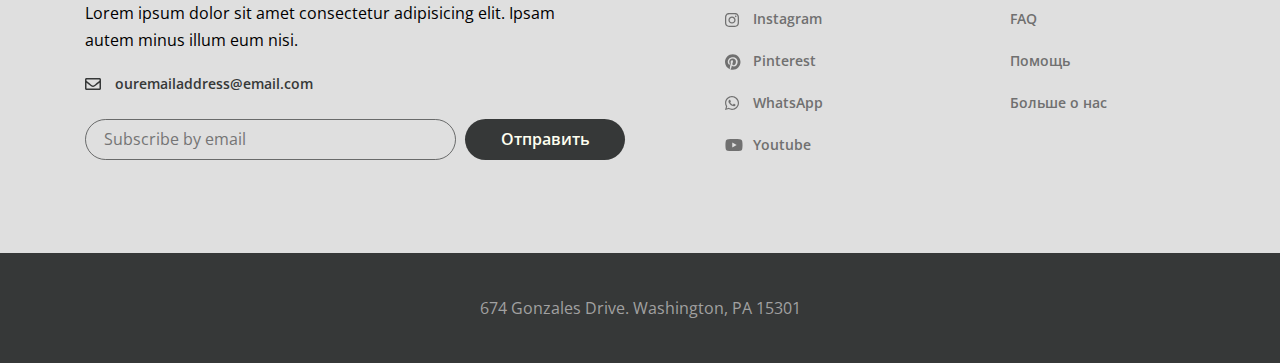
==== commit 5bb8d230: "сверстана страница О нас" ====
--- a/index.html
+++ b/index.html
@@ -89,7 +89,7 @@
 							</div>
 						</div>
 						<div class="top__slider-item">
-							<img class="top__slider-img" src="images/content/slider-img.png" alt="images">
+							<img class="top__slider-img" src="images/content/slider 2-img.png" alt="images">
 							<div class="top__slider-info">
 								<h2 class="top__slider-title">
 									Мебель для жизни
@@ -101,7 +101,7 @@
 							</div>
 						</div>
 						<div class="top__slider-item">
-							<img class="top__slider-img" src="images/content/slider-img.png" alt="images">
+							<img class="top__slider-img" src="images/content/slider 3-img.png" alt="images">
 							<div class="top__slider-info">
 								<h2 class="top__slider-title">
 									Мебель для жизни
--- a/css/style.css
+++ b/css/style.css
@@ -1,5 +1,5 @@
 @charset "UTF-8";
-.menu__list-link, .footer__info-title, .rightside-menu__title, .top__slider-title, .new-collection__title, .collection__info-title, .decor__title, .works-path__title, .works-path__item-title, .blog-box__title, .blog-box__item-title {
+.menu__list-link, .footer__info-title, .rightside-menu__title, .top__slider-title, .new-collection__title, .collection__info-title, .decor__title, .works-path__title, .works-path__item-title, .blog-box__title, .blog-box__item-title, .about__prev-title, .about__title {
   font-family: 'Montserrat', sans-serif;
   font-weight: 700;
 }
@@ -188,6 +188,22 @@
   line-height: 22px;
 }
 
+.menu__list-link--active {
+  padding-bottom: 4px;
+  position: relative;
+}
+
+.menu__list-link--active::after {
+  content: '';
+  position: absolute;
+  bottom: 0;
+  left: 0;
+  right: 0;
+  height: 2px;
+  border-radius: 1px;
+  background-color: rgba(54, 56, 56, 0.7);
+}
+
 /* Стили Footer */
 .footer__content {
   background: #DFDFDF;
@@ -440,6 +456,34 @@
   max-width: 485px;
 }
 
+/* Хлебные крошки */
+.breadcrumbs {
+  background: rgba(223, 223, 223, 0.5);
+  padding: 13px 14px;
+}
+
+.breadcrumbs__list {
+  display: -webkit-box;
+  display: -ms-flexbox;
+  display: flex;
+}
+
+.breadcrumbs__item::after {
+  content: '/';
+  margin-left: -4px;
+  margin-right: 4px;
+}
+
+.breadcrumbs__item:last-child::after {
+  display: none;
+}
+
+.breadcrumbs__link {
+  font-size: 14px;
+  color: #5A5A5A;
+}
+
+/* Стили главной страницы */
 /* Стили 1 скции слайдер */
 .top__inner {
   padding-bottom: 70px;
@@ -448,7 +492,7 @@
 
 .top__inner::after {
   content: '';
-  background-image: url(../images/slider-bg.jpg);
+  background-image: url(../images/main_slider.jpg);
   position: absolute;
   width: 100%;
   height: 722px;
@@ -508,7 +552,7 @@
 /* Стили 2 скции new-collection */
 .new-collection {
   text-align: center;
-  padding: 45px 0 105px;
+  padding: 45px 0 35px;
 }
 
 .new-collection__title {
@@ -544,6 +588,7 @@
   -ms-grid-columns: (1fr)[5];
       grid-template-columns: repeat(5, 1fr);
   grid-gap: 30px;
+  padding-bottom: 70px;
 }
 
 .collection__item {
@@ -832,4 +877,85 @@
   font-size: 24px;
   line-height: 38px;
 }
+
+/* Стили страницы о нас */
+.about__prev {
+  background-image: url(../images/about-bg.jpg);
+  background-repeat: no-repeat;
+  background-position: top center;
+  background-size: cover;
+  text-align: center;
+  padding: 160px 0;
+  margin-top: -53px;
+}
+
+.about__prev-title {
+  color: #363838;
+  font-size: 60px;
+  line-height: 80px;
+}
+
+.about__content {
+  padding: 130px 0 40px;
+}
+
+.about__title {
+  color: #363838;
+  font-size: 36px;
+  line-height: 60px;
+  padding-bottom: 22px;
+  margin-bottom: 22px;
+  position: relative;
+}
+
+.about__title::after {
+  content: '';
+  position: absolute;
+  bottom: 0;
+  left: 0;
+  width: 200px;
+  height: 1px;
+  background-color: #6D7278;
+}
+
+.about__text {
+  padding-left: 284px;
+}
+
+.about__text p {
+  margin-bottom: 30px;
+}
+
+.about__popup {
+  background-image: url(../images/popup-bg.jpg);
+  background-repeat: no-repeat;
+  background-position: top center;
+  background-size: cover;
+  -webkit-box-pack: center;
+      -ms-flex-pack: center;
+          justify-content: center;
+  -webkit-box-align: center;
+      -ms-flex-align: center;
+          align-items: center;
+  min-height: 414px;
+  display: -webkit-box;
+  display: -ms-flexbox;
+  display: flex;
+}
+
+.partners {
+  padding: 16px 0 60px;
+}
+
+.partners__items {
+  display: -ms-grid;
+  display: grid;
+  -ms-grid-columns: (1fr)[5];
+      grid-template-columns: repeat(5, 1fr);
+  margin-top: 20px;
+}
+
+.partners__item {
+  margin: 0 auto;
+}
 /*# sourceMappingURL=style.css.map */